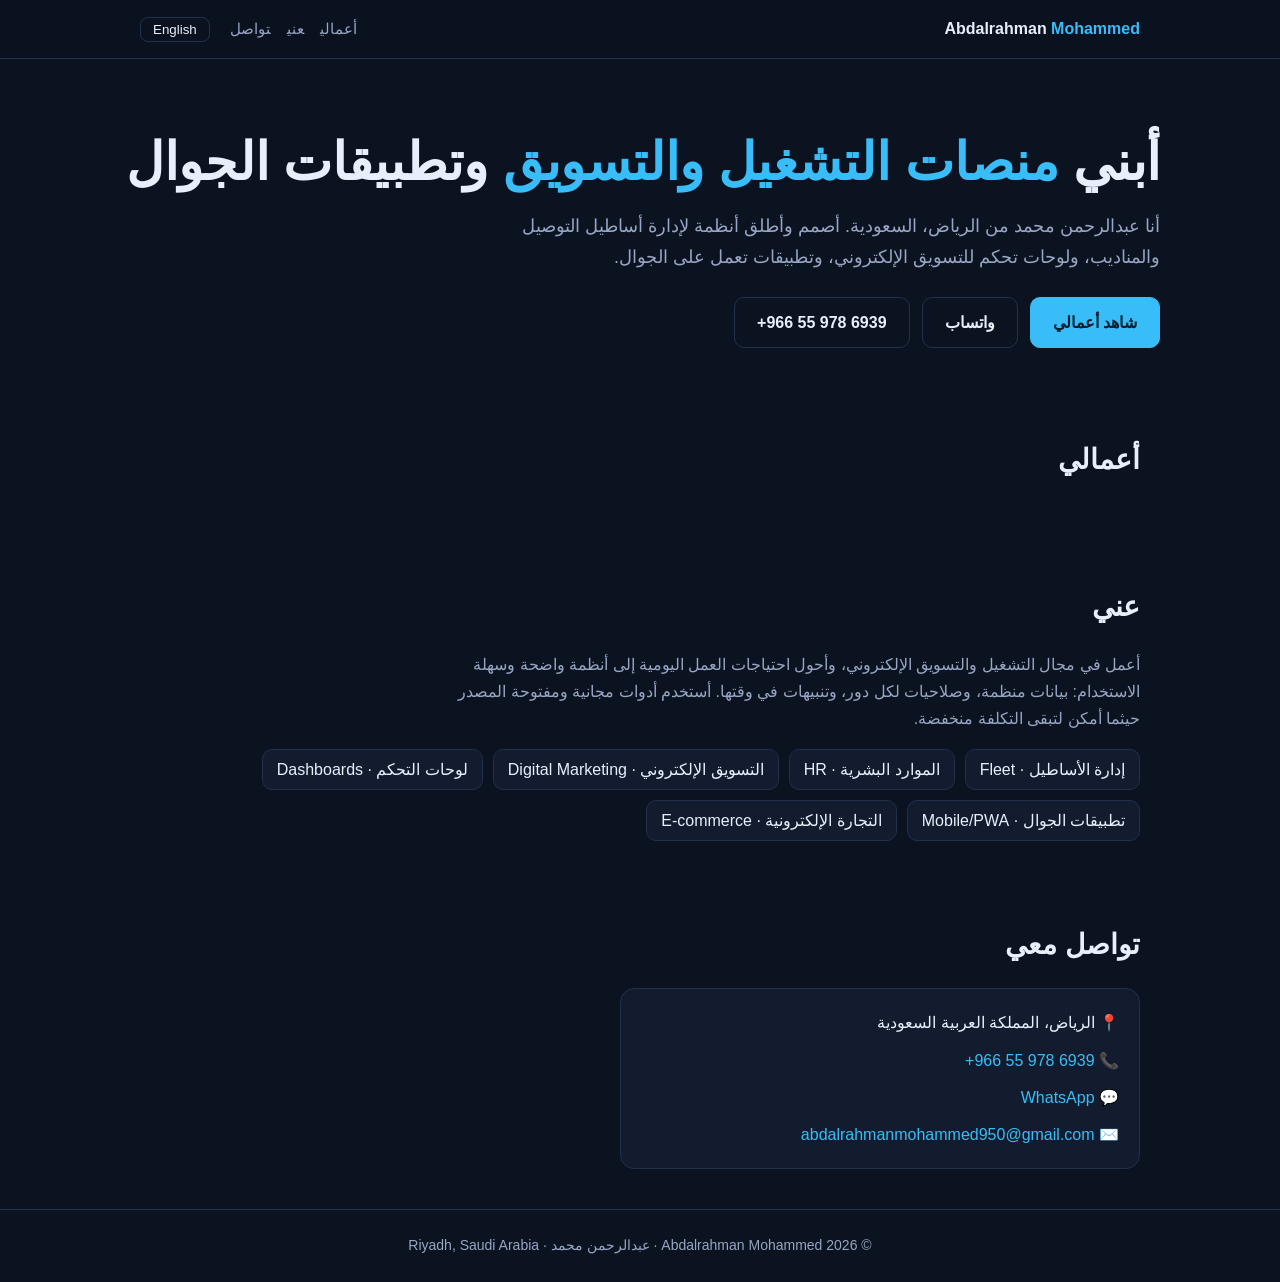
==== index.html @ 9b3cf7f4 "Create index.html for personal portfolio Add initial HTML structure for personal portfolio site with" ====
<!doctype html>
<html lang="ar" dir="rtl">
<head>
<meta charset="utf-8">
<meta name="viewport" content="width=device-width,initial-scale=1">
<title>عبدالرحمن محمد | مطور منصات التشغيل وإدارة الأساطيل والتسويق الإلكتروني في الرياض</title>
<meta name="description" content="عبدالرحمن محمد، الرياض، السعودية. أبني منصات إدارة الأساطيل والمناديب، ولوحات التسويق الإلكتروني، وتطبيقات الجوال. Abdalrahman Mohammed, Riyadh: fleet management systems, digital marketing dashboards and mobile apps.">
<meta name="keywords" content="عبدالرحمن محمد, نظام إدارة أسطول, نظام إدارة المناديب, برنامج شركات التوصيل, تطبيق مندوب, التسويق الإلكتروني الرياض, لوحة تحكم تسويق, تصميم أنظمة السعودية, fleet management system Saudi Arabia, delivery fleet software Riyadh, rider management app, digital marketing dashboard, portfolio Riyadh">
<meta name="author" content="Abdalrahman Mohammed">
<meta name="robots" content="index,follow">
<meta name="theme-color" content="#0f172a">
<link rel="canonical" href="https://abdalrahman-mohammed.netlify.app/">
<link rel="alternate" hreflang="ar" href="https://abdalrahman-mohammed.netlify.app/">
<link rel="alternate" hreflang="en" href="https://abdalrahman-mohammed.netlify.app/?lang=en">
<meta property="og:type" content="website">
<meta property="og:title" content="عبدالرحمن محمد | Abdalrahman Mohammed">
<meta property="og:description" content="منصات إدارة الأساطيل والتسويق الإلكتروني وتطبيقات الجوال، الرياض. Fleet, marketing and mobile app platforms, Riyadh.">
<meta property="og:url" content="https://abdalrahman-mohammed.netlify.app/">
<meta property="og:locale" content="ar_SA">
<meta name="twitter:card" content="summary">
<script type="application/ld+json">
{"@context":"https://schema.org","@type":"Person","name":"Abdalrahman Mohammed","alternateName":"عبدالرحمن محمد","telephone":"+966559786939","email":"abdalrahmanmohammed950@gmail.com","url":"https://abdalrahman-mohammed.netlify.app/","jobTitle":"Fleet systems & digital marketing builder","address":{"@type":"PostalAddress","addressLocality":"Riyadh","addressCountry":"SA"},"knowsAbout":["Fleet management","Delivery operations","Digital marketing","Web apps","Mobile apps"]}
</script>
<style>
:root{--bg:#0b1220;--card:#131c2e;--line:#22304a;--txt:#e8eefc;--mut:#97a6c4;--acc:#38bdf8;--acc2:#22c55e}
*{box-sizing:border-box}body{margin:0;font-family:"Segoe UI",Tahoma,Arial,sans-serif;background:var(--bg);color:var(--txt);line-height:1.7}
a{color:var(--acc);text-decoration:none}
.wrap{max-width:1040px;margin:0 auto;padding:0 20px}
header{position:sticky;top:0;background:rgba(11,18,32,.92);backdrop-filter:blur(8px);border-bottom:1px solid var(--line);z-index:5}
header .wrap{display:flex;align-items:center;justify-content:space-between;height:58px}
.logo{font-weight:700}.logo span{color:var(--acc)}
nav a{margin-inline-start:16px;color:var(--mut);font-size:15px}
button.lang{background:none;border:1px solid var(--line);color:var(--txt);border-radius:8px;padding:4px 12px;cursor:pointer;margin-inline-start:16px}
.hero{padding:72px 0 48px}
.hero h1{font-size:clamp(30px,6vw,52px);margin:0 0 8px;line-height:1.2}
.hero h1 em{font-style:normal;color:var(--acc)}
.hero p{color:var(--mut);max-width:640px;font-size:18px}
.btns{display:flex;gap:12px;flex-wrap:wrap;margin-top:24px}
.btn{padding:11px 22px;border-radius:10px;font-weight:600;border:1px solid var(--line);color:var(--txt)}
.btn.p{background:var(--acc);color:#04202e;border-color:var(--acc)}
section{padding:40px 0}
h2{font-size:28px;margin:0 0 20px}
.grid{display:grid;grid-template-columns:repeat(auto-fill,minmax(290px,1fr));gap:16px}
.card{background:var(--card);border:1px solid var(--line);border-radius:14px;padding:20px;display:flex;flex-direction:column;gap:10px}
.card h3{margin:0;font-size:19px}.card p{margin:0;color:var(--mut);font-size:15px}
.tags{display:flex;gap:6px;flex-wrap:wrap}.tags span{font-size:12px;background:#0e2236;border:1px solid var(--line);color:var(--acc);padding:2px 9px;border-radius:99px}
.badge{align-self:flex-start;font-size:12px;padding:2px 10px;border-radius:99px;background:#0d2b1c;color:var(--acc2);border:1px solid #14532d}
.badge.soon{background:#2b230d;color:#fbbf24;border-color:#78350f}
.card a.go{margin-top:auto;font-weight:600}
.skills{display:flex;gap:10px;flex-wrap:wrap}.skills span{background:var(--card);border:1px solid var(--line);padding:6px 14px;border-radius:10px}
.contact .card{max-width:520px}
footer{border-top:1px solid var(--line);padding:24px 0;color:var(--mut);font-size:14px;text-align:center}
[dir=ltr] .hero p{max-width:640px}
</style>
</head>
<body>
<header><div class="wrap">
<div class="logo">Abdalrahman <span>Mohammed</span></div>
<div><nav style="display:inline">
<a href="#work" data-i="nav_work">أعمالي</a><a href="#about" data-i="nav_about">عني</a><a href="#contact" data-i="nav_contact">تواصل</a></nav>
<button class="lang" id="lang">English</button></div>
</div></header>

<main>
<div class="wrap hero">
<h1 data-i="h1">أبني <em>منصات التشغيل والتسويق</em> وتطبيقات الجوال</h1>
<p data-i="sub">أنا عبدالرحمن محمد من الرياض، السعودية. أصمم وأطلق أنظمة لإدارة أساطيل التوصيل والمناديب، ولوحات تحكم للتسويق الإلكتروني، وتطبيقات تعمل على الجوال.</p>
<div class="btns"><a class="btn p" href="#work" data-i="cta1">شاهد أعمالي</a><a class="btn" href="https://wa.me/966559786939" data-i="cta2">واتساب</a><a class="btn" href="tel:+966559786939" dir="ltr">+966 55 978 6939</a></div>
</div>

<section id="work"><div class="wrap">
<h2 data-i="work">أعمالي</h2>
<div class="grid" id="projects"></div>
</div></section>

<section id="about"><div class="wrap">
<h2 data-i="about">عني</h2>
<p style="max-width:720px;color:var(--mut)" data-i="about_p">أعمل في مجال التشغيل والتسويق الإلكتروني، وأحول احتياجات العمل اليومية إلى أنظمة واضحة وسهلة الاستخدام: بيانات منظمة، وصلاحيات لكل دور، وتنبيهات في وقتها. أستخدم أدوات مجانية ومفتوحة المصدر حيثما أمكن لتبقى التكلفة منخفضة.</p>
<div class="skills" style="margin-top:16px">
<span>إدارة الأساطيل · Fleet</span><span>الموارد البشرية · HR</span><span>التسويق الإلكتروني · Digital Marketing</span><span>لوحات التحكم · Dashboards</span><span>تطبيقات الجوال · Mobile/PWA</span><span>التجارة الإلكترونية · E-commerce</span>
</div>
</div></section>

<section id="contact" class="contact"><div class="wrap">
<h2 data-i="contact">تواصل معي</h2>
<div class="card">
<div>📍 <span data-i="loc">الرياض، المملكة العربية السعودية</span></div>
<div>📞 <a href="tel:+966559786939" dir="ltr">+966 55 978 6939</a></div>
<div>💬 <a href="https://wa.me/966559786939">WhatsApp</a></div>
<div>✉️ <a href="mailto:abdalrahmanmohammed950@gmail.com">abdalrahmanmohammed950@gmail.com</a></div>
</div>
</div></section>
</main>
<footer><div class="wrap">© <span id="yr"></span> Abdalrahman Mohammed · عبدالرحمن محمد · Riyadh, Saudi Arabia</div></footer>

<script>
const I={ar:{nav_work:"أعمالي",nav_about:"عني",nav_contact:"تواصل",h1:"أبني <em>منصات التشغيل والتسويق</em> وتطبيقات الجوال",sub:"أنا عبدالرحمن محمد من الرياض، السعودية. أصمم وأطلق أنظمة لإدارة أساطيل التوصيل والمناديب، ولوحات تحكم للتسويق الإلكتروني، وتطبيقات تعمل على الجوال.",cta1:"شاهد أعمالي",cta2:"واتساب",work:"أعمالي",about:"عني",about_p:"أعمل في مجال التشغيل والتسويق الإلكتروني، وأحول احتياجات العمل اليومية إلى أنظمة واضحة وسهلة الاستخدام: بيانات منظمة، وصلاحيات لكل دور، وتنبيهات في وقتها. أستخدم أدوات مجانية ومفتوحة المصدر حيثما أمكن لتبقى التكلفة منخفضة.",contact:"تواصل معي",loc:"الرياض، المملكة العربية السعودية",open:"افتح",live:"متاح الآن",soon:"قريبا",btn:"English"},
en:{nav_work:"Work",nav_about:"About",nav_contact:"Contact",h1:"I build <em>operations and marketing platforms</em> and mobile apps",sub:"I'm Abdalrahman Mohammed, based in Riyadh, Saudi Arabia. I design and launch systems for delivery fleets and riders, digital marketing dashboards, and apps that run on mobile.",cta1:"See my work",cta2:"WhatsApp",work:"Work",about:"About",about_p:"I work in operations and digital marketing, turning everyday business needs into clear, easy systems: organized data, role-based access and timely alerts. I use free and open-source tools where possible to keep costs low.",contact:"Contact",loc:"Riyadh, Saudi Arabia",open:"Open",live:"Live",soon:"Coming soon",btn:"العربية"}};
let L=new URLSearchParams(location.search).get("lang")==="en"?"en":"ar";
let P=[];
function render(){
  document.documentElement.lang=L;document.documentElement.dir=L==="ar"?"rtl":"ltr";
  document.querySelectorAll("[data-i]").forEach(e=>e.innerHTML=I[L][e.dataset.i]);
  document.getElementById("lang").textContent=I[L].btn;
  document.getElementById("projects").innerHTML=P.map(p=>`<div class="card"><span class="badge ${p.status==="live"?"":"soon"}">${p.status==="live"?I[L].live:I[L].soon}</span><h3>${p.title[L]}</h3><p>${p.desc[L]}</p><div class="tags">${(p.tags||[]).map(t=>`<span>${t}</span>`).join("")}</div>${p.url?`<a class="go" href="${p.url}" target="_blank" rel="noopener">${I[L].open} ↗</a>`:""}</div>`).join("");
}
document.getElementById("lang").onclick=()=>{L=L==="ar"?"en":"ar";render()};
document.getElementById("yr").textContent=new Date().getFullYear();
fetch("projects.json?v="+Date.now()).then(r=>r.json()).then(j=>{P=j.projects;render()}).catch(render);
render();
</script>
</body></html>
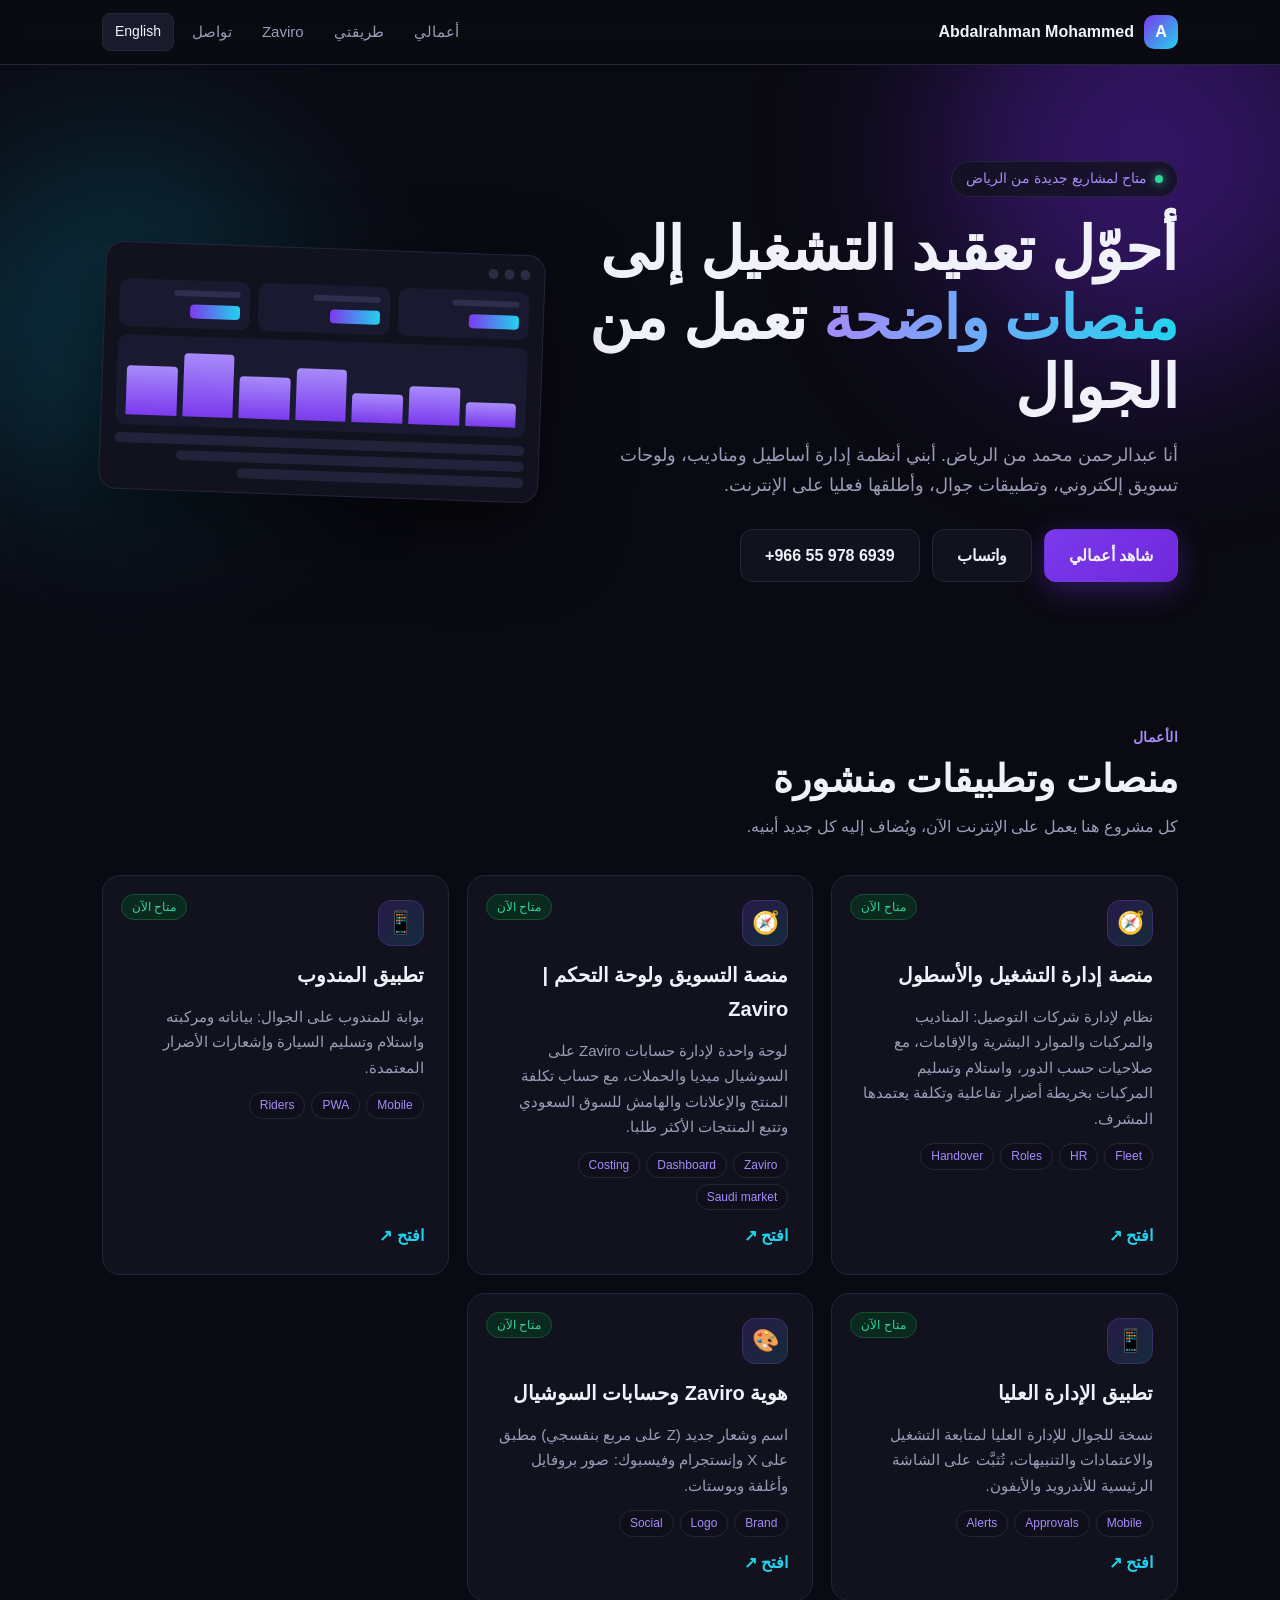
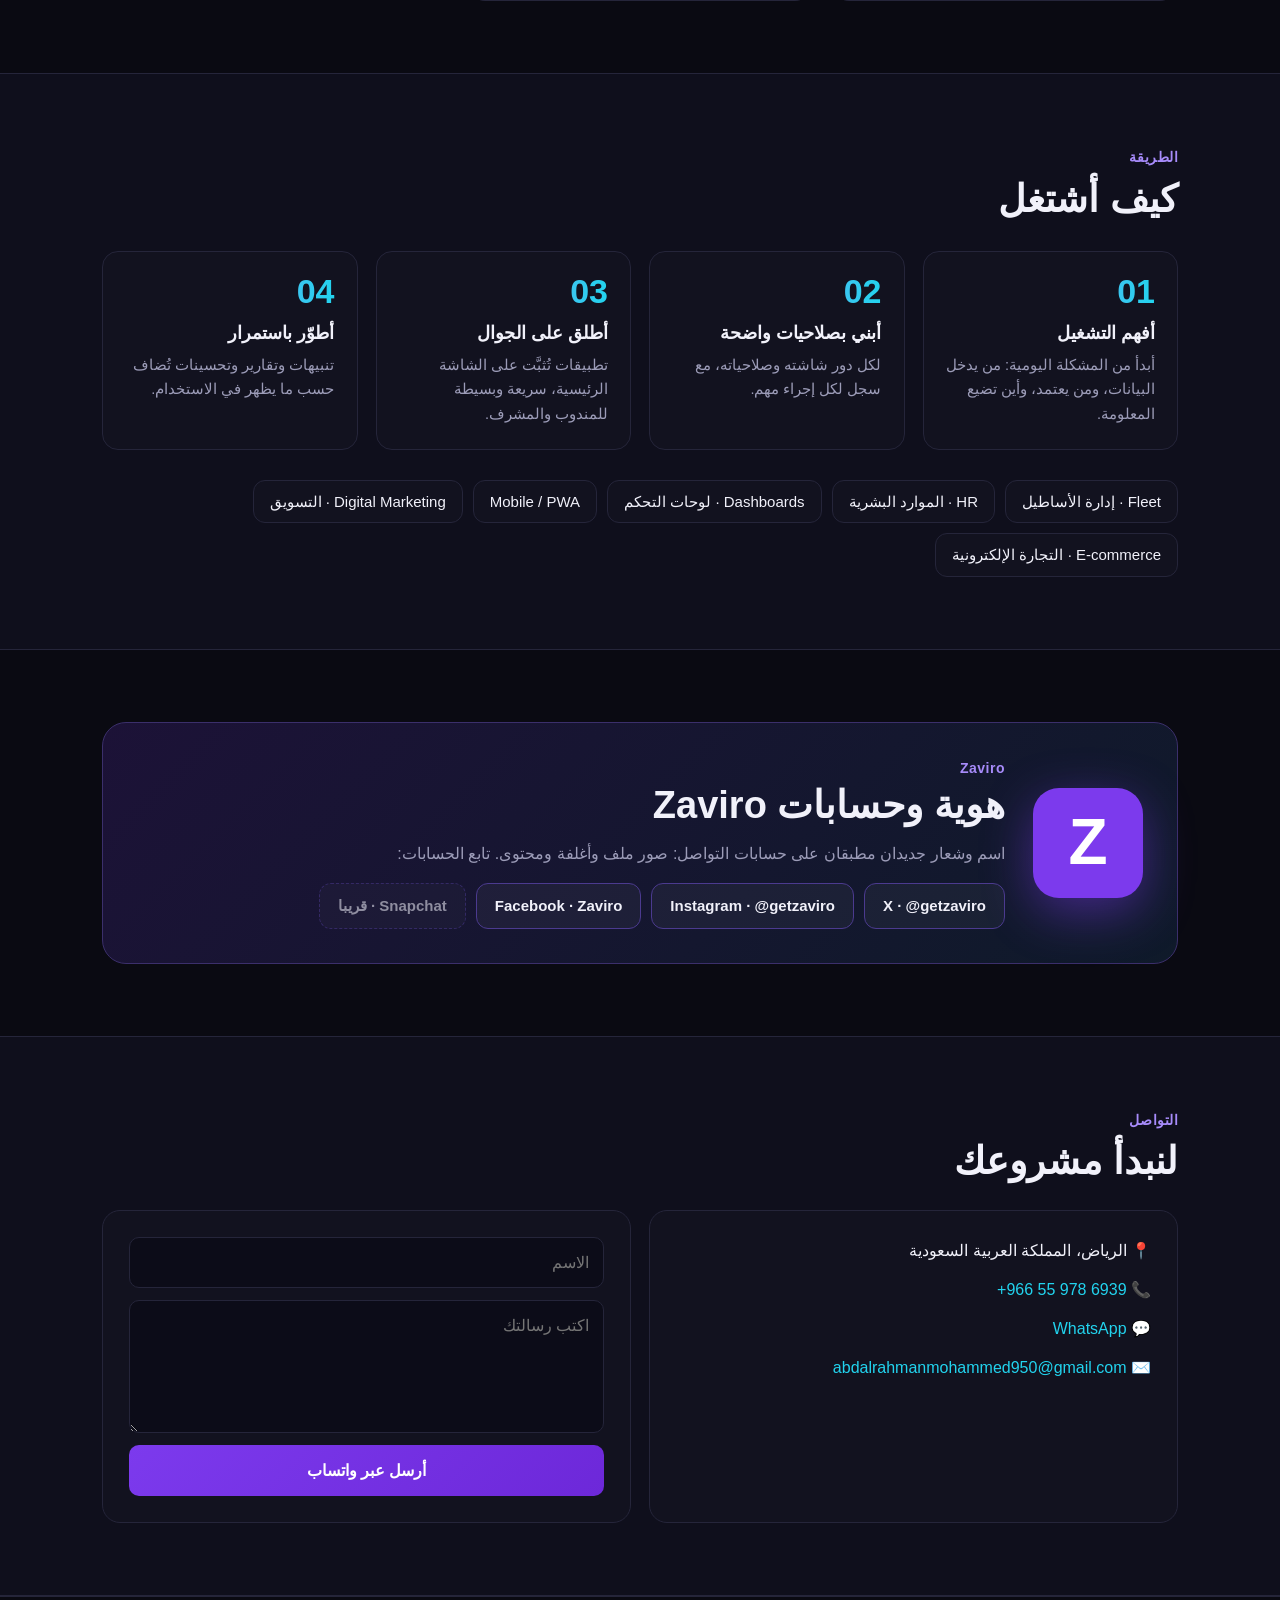
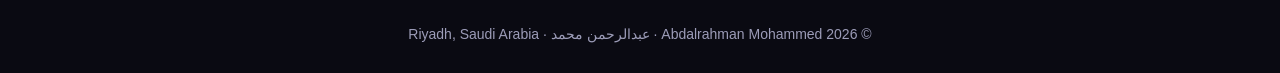
==== commit 1b06278e: "Revise HTML metadata and improve styles Updated the title, description, and keywords in the HTML hea" ====
--- a/index.html
+++ b/index.html
@@ -3,15 +3,16 @@
 <head>
 <meta charset="utf-8">
 <meta name="viewport" content="width=device-width,initial-scale=1">
-<title>عبدالرحمن محمد | مطور منصات التشغيل وإدارة الأساطيل والتسويق الإلكتروني في الرياض</title>
-<meta name="description" content="عبدالرحمن محمد، الرياض، السعودية. أبني منصات إدارة الأساطيل والمناديب، ولوحات التسويق الإلكتروني، وتطبيقات الجوال. Abdalrahman Mohammed, Riyadh: fleet management systems, digital marketing dashboards and mobile apps.">
-<meta name="keywords" content="عبدالرحمن محمد, نظام إدارة أسطول, نظام إدارة المناديب, برنامج شركات التوصيل, تطبيق مندوب, التسويق الإلكتروني الرياض, لوحة تحكم تسويق, تصميم أنظمة السعودية, fleet management system Saudi Arabia, delivery fleet software Riyadh, rider management app, digital marketing dashboard, portfolio Riyadh">
+<title>عبدالرحمن محمد | منصات إدارة الأساطيل والتسويق الإلكتروني وتطبيقات الجوال | الرياض</title>
+<meta name="description" content="عبدالرحمن محمد، الرياض، السعودية. أبني منصات إدارة الأساطيل والمناديب، ولوحات التسويق الإلكتروني، وتطبيقات الجوال، وهوية Zaviro. Abdalrahman Mohammed, Riyadh: fleet management platforms, marketing dashboards and mobile apps.">
+<meta name="keywords" content="عبدالرحمن محمد, نظام إدارة أسطول, نظام إدارة المناديب, برنامج شركات التوصيل, تطبيق مندوب توصيل, التسويق الإلكتروني الرياض, لوحة تحكم تسويق, تصميم أنظمة السعودية, Zaviro, fleet management system Saudi Arabia, delivery fleet software Riyadh, rider management app, digital marketing dashboard, portfolio Riyadh">
 <meta name="author" content="Abdalrahman Mohammed">
 <meta name="robots" content="index,follow">
-<meta name="theme-color" content="#0f172a">
+<meta name="theme-color" content="#0a0a12">
 <link rel="canonical" href="https://abdalrahman-mohammed.netlify.app/">
 <link rel="alternate" hreflang="ar" href="https://abdalrahman-mohammed.netlify.app/">
 <link rel="alternate" hreflang="en" href="https://abdalrahman-mohammed.netlify.app/?lang=en">
+<link rel="icon" href="data:image/svg+xml,%3Csvg xmlns='http://www.w3.org/2000/svg' viewBox='0 0 64 64'%3E%3Crect width='64' height='64' rx='14' fill='%237c3aed'/%3E%3Ctext x='32' y='45' font-size='36' font-family='Arial' font-weight='700' text-anchor='middle' fill='white'%3EA%3C/text%3E%3C/svg%3E">
 <meta property="og:type" content="website">
 <meta property="og:title" content="عبدالرحمن محمد | Abdalrahman Mohammed">
 <meta property="og:description" content="منصات إدارة الأساطيل والتسويق الإلكتروني وتطبيقات الجوال، الرياض. Fleet, marketing and mobile app platforms, Riyadh.">
@@ -19,93 +20,171 @@
 <meta property="og:locale" content="ar_SA">
 <meta name="twitter:card" content="summary">
 <script type="application/ld+json">
-{"@context":"https://schema.org","@type":"Person","name":"Abdalrahman Mohammed","alternateName":"عبدالرحمن محمد","telephone":"+966559786939","email":"abdalrahmanmohammed950@gmail.com","url":"https://abdalrahman-mohammed.netlify.app/","jobTitle":"Fleet systems & digital marketing builder","address":{"@type":"PostalAddress","addressLocality":"Riyadh","addressCountry":"SA"},"knowsAbout":["Fleet management","Delivery operations","Digital marketing","Web apps","Mobile apps"]}
+{"@context":"https://schema.org","@type":"Person","name":"Abdalrahman Mohammed","alternateName":"عبدالرحمن محمد","telephone":"+966559786939","email":"abdalrahmanmohammed950@gmail.com","url":"https://abdalrahman-mohammed.netlify.app/","jobTitle":"Fleet systems & digital marketing builder","address":{"@type":"PostalAddress","addressLocality":"Riyadh","addressCountry":"SA"},"sameAs":["https://x.com/getzaviro","https://www.instagram.com/getzaviro/","https://www.facebook.com/profile.php?id=61596662503463"],"knowsAbout":["Fleet management","Delivery operations","Digital marketing","Web apps","Mobile apps"]}
 </script>
 <style>
-:root{--bg:#0b1220;--card:#131c2e;--line:#22304a;--txt:#e8eefc;--mut:#97a6c4;--acc:#38bdf8;--acc2:#22c55e}
-*{box-sizing:border-box}body{margin:0;font-family:"Segoe UI",Tahoma,Arial,sans-serif;background:var(--bg);color:var(--txt);line-height:1.7}
-a{color:var(--acc);text-decoration:none}
-.wrap{max-width:1040px;margin:0 auto;padding:0 20px}
-header{position:sticky;top:0;background:rgba(11,18,32,.92);backdrop-filter:blur(8px);border-bottom:1px solid var(--line);z-index:5}
-header .wrap{display:flex;align-items:center;justify-content:space-between;height:58px}
-.logo{font-weight:700}.logo span{color:var(--acc)}
-nav a{margin-inline-start:16px;color:var(--mut);font-size:15px}
-button.lang{background:none;border:1px solid var(--line);color:var(--txt);border-radius:8px;padding:4px 12px;cursor:pointer;margin-inline-start:16px}
-.hero{padding:72px 0 48px}
-.hero h1{font-size:clamp(30px,6vw,52px);margin:0 0 8px;line-height:1.2}
-.hero h1 em{font-style:normal;color:var(--acc)}
-.hero p{color:var(--mut);max-width:640px;font-size:18px}
-.btns{display:flex;gap:12px;flex-wrap:wrap;margin-top:24px}
-.btn{padding:11px 22px;border-radius:10px;font-weight:600;border:1px solid var(--line);color:var(--txt)}
-.btn.p{background:var(--acc);color:#04202e;border-color:var(--acc)}
-section{padding:40px 0}
-h2{font-size:28px;margin:0 0 20px}
-.grid{display:grid;grid-template-columns:repeat(auto-fill,minmax(290px,1fr));gap:16px}
-.card{background:var(--card);border:1px solid var(--line);border-radius:14px;padding:20px;display:flex;flex-direction:column;gap:10px}
-.card h3{margin:0;font-size:19px}.card p{margin:0;color:var(--mut);font-size:15px}
-.tags{display:flex;gap:6px;flex-wrap:wrap}.tags span{font-size:12px;background:#0e2236;border:1px solid var(--line);color:var(--acc);padding:2px 9px;border-radius:99px}
-.badge{align-self:flex-start;font-size:12px;padding:2px 10px;border-radius:99px;background:#0d2b1c;color:var(--acc2);border:1px solid #14532d}
-.badge.soon{background:#2b230d;color:#fbbf24;border-color:#78350f}
-.card a.go{margin-top:auto;font-weight:600}
-.skills{display:flex;gap:10px;flex-wrap:wrap}.skills span{background:var(--card);border:1px solid var(--line);padding:6px 14px;border-radius:10px}
-.contact .card{max-width:520px}
-footer{border-top:1px solid var(--line);padding:24px 0;color:var(--mut);font-size:14px;text-align:center}
-[dir=ltr] .hero p{max-width:640px}
+:root{--bg:#0a0a12;--bg2:#0f0f1c;--card:#12121f;--line:#25253a;--txt:#f1f1fa;--mut:#9c9cb8;--v:#7c3aed;--v2:#a78bfa;--c:#22d3ee;--g:#34d399}
+*{box-sizing:border-box}html{scroll-behavior:smooth}
+body{margin:0;font-family:"Segoe UI","Noto Sans Arabic",Tahoma,Arial,sans-serif;background:var(--bg);color:var(--txt);line-height:1.7;overflow-x:hidden}
+a{color:inherit;text-decoration:none}
+.wrap{max-width:1120px;margin:0 auto;padding:0 22px}
+.glow{position:absolute;inset:0;overflow:hidden;pointer-events:none}
+.glow i{position:absolute;border-radius:50%;filter:blur(90px);opacity:.5}
+.glow i:nth-child(1){width:420px;height:420px;background:#5b21b6;top:-120px;inset-inline-start:-80px}
+.glow i:nth-child(2){width:360px;height:360px;background:#0e7490;top:80px;inset-inline-end:-60px;opacity:.35}
+header{position:sticky;top:0;z-index:20;background:rgba(10,10,18,.8);backdrop-filter:blur(12px);border-bottom:1px solid var(--line)}
+header .wrap{display:flex;align-items:center;justify-content:space-between;height:64px;gap:12px}
+.brand{display:flex;align-items:center;gap:10px;font-weight:700}
+.mark{width:34px;height:34px;border-radius:10px;background:linear-gradient(135deg,var(--v),var(--c));display:grid;place-items:center;font-weight:800;color:#fff}
+nav{display:flex;align-items:center;gap:6px}
+nav a.l{padding:6px 12px;border-radius:8px;color:var(--mut);font-size:15px}
+nav a.l:hover{color:var(--txt);background:#1a1a2c}
+.lang{background:#1a1a2c;border:1px solid var(--line);color:var(--txt);border-radius:8px;padding:6px 12px;cursor:pointer;font:inherit;font-size:14px}
+.hero{position:relative;padding:96px 0 72px}
+.hero .wrap{position:relative;display:grid;grid-template-columns:1.15fr .85fr;gap:40px;align-items:center}
+.pill{display:inline-flex;gap:8px;align-items:center;border:1px solid var(--line);background:#12121fcc;border-radius:99px;padding:5px 14px;font-size:14px;color:var(--v2)}
+.pill b{width:8px;height:8px;border-radius:50%;background:var(--g);box-shadow:0 0 10px var(--g)}
+h1{font-size:clamp(34px,5.4vw,60px);line-height:1.15;margin:18px 0 14px;letter-spacing:-.5px}
+h1 em{font-style:normal;background:linear-gradient(90deg,var(--v2),var(--c));-webkit-background-clip:text;background-clip:text;color:transparent}
+.lead{color:var(--mut);font-size:18px;max-width:560px}
+.btns{display:flex;gap:12px;flex-wrap:wrap;margin-top:28px}
+.btn{padding:12px 24px;border-radius:12px;font-weight:600;border:1px solid var(--line);background:#12121f;transition:.2s}
+.btn:hover{transform:translateY(-2px);border-color:var(--v2)}
+.btn.p{background:linear-gradient(135deg,var(--v),#6d28d9);border-color:transparent;box-shadow:0 8px 30px #7c3aed55}
+.mock{background:var(--card);border:1px solid var(--line);border-radius:18px;padding:14px;box-shadow:0 30px 80px #0008;transform:rotate(-2deg)}
+[dir=rtl] .mock{transform:rotate(2deg)}
+.mock .bar{display:flex;gap:6px;margin-bottom:12px}.mock .bar i{width:10px;height:10px;border-radius:50%;background:#2c2c44}
+.mock .row{display:grid;grid-template-columns:repeat(3,1fr);gap:8px;margin-bottom:8px}
+.mock .k{background:#191930;border-radius:10px;padding:10px}
+.mock .k s{display:block;height:6px;width:60%;background:#2f2f4d;border-radius:4px;margin-bottom:8px;text-decoration:none}
+.mock .k u{display:block;height:14px;width:45%;border-radius:4px;background:linear-gradient(90deg,var(--v),var(--c));text-decoration:none}
+.mock .chart{display:flex;align-items:flex-end;gap:6px;height:90px;background:#191930;border-radius:10px;padding:10px}
+.mock .chart i{flex:1;border-radius:4px 4px 0 0;background:linear-gradient(180deg,var(--v2),var(--v))}
+.mock .tbl{margin-top:8px;display:grid;gap:6px}.mock .tbl b{height:10px;border-radius:5px;background:#22223a}
+section{padding:72px 0;position:relative}
+.eyebrow{color:var(--v2);font-weight:600;font-size:14px;letter-spacing:.5px}
+h2{font-size:clamp(26px,3.6vw,38px);margin:6px 0 10px;line-height:1.25}
+.sub{color:var(--mut);max-width:620px;margin:0 0 34px}
+.grid{display:grid;grid-template-columns:repeat(auto-fill,minmax(320px,1fr));gap:18px}
+.card{background:linear-gradient(180deg,#14142400,#14142400),var(--card);border:1px solid var(--line);border-radius:18px;padding:24px;display:flex;flex-direction:column;gap:12px;transition:.25s;position:relative;overflow:hidden}
+.card:hover{transform:translateY(-4px);border-color:#4c3a8f;box-shadow:0 20px 50px #7c3aed22}
+.ico{width:46px;height:46px;border-radius:13px;display:grid;place-items:center;font-size:22px;background:linear-gradient(135deg,#7c3aed33,#22d3ee22);border:1px solid #3b2f6b}
+.card h3{margin:0;font-size:20px}.card p{margin:0;color:var(--mut);font-size:15px}
+.tags{display:flex;gap:6px;flex-wrap:wrap}.tags span{font-size:12px;border:1px solid var(--line);color:var(--v2);padding:2px 10px;border-radius:99px;background:#0f0f1c}
+.st{position:absolute;top:18px;inset-inline-end:18px;font-size:12px;padding:2px 10px;border-radius:99px;background:#0b2a1f;color:var(--g);border:1px solid #14532d}
+.card .go{margin-top:auto;font-weight:600;color:var(--c)}
+.alt{background:var(--bg2);border-block:1px solid var(--line)}
+.steps{display:grid;grid-template-columns:repeat(auto-fit,minmax(220px,1fr));gap:18px}
+.step{border:1px solid var(--line);border-radius:16px;padding:22px;background:var(--card)}
+.step b{display:block;font-size:34px;background:linear-gradient(90deg,var(--v2),var(--c));-webkit-background-clip:text;background-clip:text;color:transparent;line-height:1}
+.step h4{margin:10px 0 4px;font-size:18px}.step p{margin:0;color:var(--mut);font-size:14.5px}
+.chips{display:flex;gap:10px;flex-wrap:wrap}.chips span{background:var(--card);border:1px solid var(--line);padding:8px 16px;border-radius:12px;font-size:15px}
+.zav{display:grid;grid-template-columns:auto 1fr;gap:28px;align-items:center;background:linear-gradient(135deg,#1c1237,#0f1a2a);border:1px solid #3b2f6b;border-radius:24px;padding:34px}
+.zlogo{width:110px;height:110px;border-radius:26px;background:var(--v);display:grid;place-items:center;font-size:64px;font-weight:800;color:#fff;box-shadow:0 14px 50px #7c3aed77}
+.soc{display:flex;gap:10px;flex-wrap:wrap;margin-top:16px}
+.soc a,.soc span{display:inline-flex;align-items:center;gap:8px;padding:9px 18px;border-radius:12px;border:1px solid #4b3a8f;background:#ffffff0a;font-weight:600;font-size:15px}
+.soc a:hover{background:#7c3aed44}.soc span{opacity:.55;border-style:dashed}
+.contact{display:grid;grid-template-columns:1fr 1fr;gap:18px}
+.cbox{background:var(--card);border:1px solid var(--line);border-radius:18px;padding:26px;display:grid;gap:12px;align-content:start}
+.cbox a{color:var(--c)}
+form{display:grid;gap:10px}
+input,textarea{background:#0c0c18;border:1px solid var(--line);border-radius:10px;padding:11px 14px;color:var(--txt);font:inherit}
+input:focus,textarea:focus{outline:2px solid var(--v);border-color:transparent}
+button.send{background:linear-gradient(135deg,var(--v),#6d28d9);border:0;color:#fff;font:inherit;font-weight:600;padding:12px;border-radius:10px;cursor:pointer}
+footer{border-top:1px solid var(--line);padding:26px 0;color:var(--mut);font-size:14px;text-align:center}
+.rv{opacity:0;transform:translateY(18px);transition:.6s}.rv.on{opacity:1;transform:none}
+@media(max-width:820px){.hero .wrap,.contact,.zav{grid-template-columns:1fr}.mock{display:none}nav a.l{display:none}.hero{padding-top:56px}.zlogo{width:84px;height:84px;font-size:48px}}
 </style>
 </head>
 <body>
 <header><div class="wrap">
-<div class="logo">Abdalrahman <span>Mohammed</span></div>
-<div><nav style="display:inline">
-<a href="#work" data-i="nav_work">أعمالي</a><a href="#about" data-i="nav_about">عني</a><a href="#contact" data-i="nav_contact">تواصل</a></nav>
-<button class="lang" id="lang">English</button></div>
+<a class="brand" href="#top"><span class="mark">A</span><span>Abdalrahman Mohammed</span></a>
+<nav><a class="l" href="#work" data-i="nav_work"></a><a class="l" href="#how" data-i="nav_how"></a><a class="l" href="#brand" data-i="nav_brand"></a><a class="l" href="#contact" data-i="nav_contact"></a><button class="lang" id="lang">English</button></nav>
 </div></header>
 
-<main>
-<div class="wrap hero">
-<h1 data-i="h1">أبني <em>منصات التشغيل والتسويق</em> وتطبيقات الجوال</h1>
-<p data-i="sub">أنا عبدالرحمن محمد من الرياض، السعودية. أصمم وأطلق أنظمة لإدارة أساطيل التوصيل والمناديب، ولوحات تحكم للتسويق الإلكتروني، وتطبيقات تعمل على الجوال.</p>
-<div class="btns"><a class="btn p" href="#work" data-i="cta1">شاهد أعمالي</a><a class="btn" href="https://wa.me/966559786939" data-i="cta2">واتساب</a><a class="btn" href="tel:+966559786939" dir="ltr">+966 55 978 6939</a></div>
+<main id="top">
+<div class="hero"><div class="glow"><i></i><i></i></div>
+<div class="wrap">
+<div>
+<span class="pill"><b></b><span data-i="avail"></span></span>
+<h1 data-i="h1"></h1>
+<p class="lead" data-i="sub"></p>
+<div class="btns"><a class="btn p" href="#work" data-i="cta1"></a><a class="btn" href="https://wa.me/966559786939" data-i="cta2"></a><a class="btn" href="tel:+966559786939" dir="ltr">+966 55 978 6939</a></div>
 </div>
+<div class="mock" aria-hidden="true"><div class="bar"><i></i><i></i><i></i></div>
+<div class="row"><div class="k"><s></s><u></u></div><div class="k"><s></s><u></u></div><div class="k"><s></s><u></u></div></div>
+<div class="chart"><i style="height:35%"></i><i style="height:55%"></i><i style="height:42%"></i><i style="height:75%"></i><i style="height:60%"></i><i style="height:90%"></i><i style="height:70%"></i></div>
+<div class="tbl"><b></b><b style="width:85%"></b><b style="width:70%"></b></div></div>
+</div></div>
 
 <section id="work"><div class="wrap">
-<h2 data-i="work">أعمالي</h2>
+<div class="eyebrow" data-i="work_e"></div><h2 data-i="work"></h2><p class="sub" data-i="work_s"></p>
 <div class="grid" id="projects"></div>
 </div></section>
 
-<section id="about"><div class="wrap">
-<h2 data-i="about">عني</h2>
-<p style="max-width:720px;color:var(--mut)" data-i="about_p">أعمل في مجال التشغيل والتسويق الإلكتروني، وأحول احتياجات العمل اليومية إلى أنظمة واضحة وسهلة الاستخدام: بيانات منظمة، وصلاحيات لكل دور، وتنبيهات في وقتها. أستخدم أدوات مجانية ومفتوحة المصدر حيثما أمكن لتبقى التكلفة منخفضة.</p>
-<div class="skills" style="margin-top:16px">
-<span>إدارة الأساطيل · Fleet</span><span>الموارد البشرية · HR</span><span>التسويق الإلكتروني · Digital Marketing</span><span>لوحات التحكم · Dashboards</span><span>تطبيقات الجوال · Mobile/PWA</span><span>التجارة الإلكترونية · E-commerce</span>
+<section id="how" class="alt"><div class="wrap">
+<div class="eyebrow" data-i="how_e"></div><h2 data-i="how"></h2>
+<div class="steps" style="margin-top:28px">
+<div class="step rv"><b>01</b><h4 data-i="s1"></h4><p data-i="s1p"></p></div>
+<div class="step rv"><b>02</b><h4 data-i="s2"></h4><p data-i="s2p"></p></div>
+<div class="step rv"><b>03</b><h4 data-i="s3"></h4><p data-i="s3p"></p></div>
+<div class="step rv"><b>04</b><h4 data-i="s4"></h4><p data-i="s4p"></p></div>
 </div>
+<div class="chips" style="margin-top:30px"><span>Fleet · إدارة الأساطيل</span><span>HR · الموارد البشرية</span><span>Dashboards · لوحات التحكم</span><span>Mobile / PWA</span><span>Digital Marketing · التسويق</span><span>E-commerce · التجارة الإلكترونية</span></div>
 </div></section>
 
-<section id="contact" class="contact"><div class="wrap">
-<h2 data-i="contact">تواصل معي</h2>
-<div class="card">
-<div>📍 <span data-i="loc">الرياض، المملكة العربية السعودية</span></div>
+<section id="brand"><div class="wrap">
+<div class="zav rv">
+<div class="zlogo">Z</div>
+<div>
+<div class="eyebrow">Zaviro</div>
+<h2 style="margin-top:2px" data-i="zh"></h2>
+<p style="color:var(--mut);margin:0" data-i="zp"></p>
+<div class="soc">
+<a href="https://x.com/getzaviro" target="_blank" rel="noopener">X · @getzaviro</a>
+<a href="https://www.instagram.com/getzaviro/" target="_blank" rel="noopener">Instagram · @getzaviro</a>
+<a href="https://www.facebook.com/profile.php?id=61596662503463" target="_blank" rel="noopener">Facebook · Zaviro</a>
+<span data-i="snap"></span>
+</div></div></div>
+</div></section>
+
+<section id="contact" class="alt"><div class="wrap">
+<div class="eyebrow" data-i="ct_e"></div><h2 data-i="contact"></h2>
+<div class="contact" style="margin-top:24px">
+<div class="cbox">
+<div>📍 <span data-i="loc"></span></div>
 <div>📞 <a href="tel:+966559786939" dir="ltr">+966 55 978 6939</a></div>
-<div>💬 <a href="https://wa.me/966559786939">WhatsApp</a></div>
+<div>💬 <a href="https://wa.me/966559786939" target="_blank" rel="noopener">WhatsApp</a></div>
 <div>✉️ <a href="mailto:abdalrahmanmohammed950@gmail.com">abdalrahmanmohammed950@gmail.com</a></div>
+</div>
+<form class="cbox" id="f">
+<input id="fn" required data-ph="ph_n"><textarea id="fm" rows="4" required data-ph="ph_m"></textarea>
+<button class="send" type="submit" data-i="send"></button>
+</form>
 </div>
 </div></section>
 </main>
 <footer><div class="wrap">© <span id="yr"></span> Abdalrahman Mohammed · عبدالرحمن محمد · Riyadh, Saudi Arabia</div></footer>
 
 <script>
-const I={ar:{nav_work:"أعمالي",nav_about:"عني",nav_contact:"تواصل",h1:"أبني <em>منصات التشغيل والتسويق</em> وتطبيقات الجوال",sub:"أنا عبدالرحمن محمد من الرياض، السعودية. أصمم وأطلق أنظمة لإدارة أساطيل التوصيل والمناديب، ولوحات تحكم للتسويق الإلكتروني، وتطبيقات تعمل على الجوال.",cta1:"شاهد أعمالي",cta2:"واتساب",work:"أعمالي",about:"عني",about_p:"أعمل في مجال التشغيل والتسويق الإلكتروني، وأحول احتياجات العمل اليومية إلى أنظمة واضحة وسهلة الاستخدام: بيانات منظمة، وصلاحيات لكل دور، وتنبيهات في وقتها. أستخدم أدوات مجانية ومفتوحة المصدر حيثما أمكن لتبقى التكلفة منخفضة.",contact:"تواصل معي",loc:"الرياض، المملكة العربية السعودية",open:"افتح",live:"متاح الآن",soon:"قريبا",btn:"English"},
-en:{nav_work:"Work",nav_about:"About",nav_contact:"Contact",h1:"I build <em>operations and marketing platforms</em> and mobile apps",sub:"I'm Abdalrahman Mohammed, based in Riyadh, Saudi Arabia. I design and launch systems for delivery fleets and riders, digital marketing dashboards, and apps that run on mobile.",cta1:"See my work",cta2:"WhatsApp",work:"Work",about:"About",about_p:"I work in operations and digital marketing, turning everyday business needs into clear, easy systems: organized data, role-based access and timely alerts. I use free and open-source tools where possible to keep costs low.",contact:"Contact",loc:"Riyadh, Saudi Arabia",open:"Open",live:"Live",soon:"Coming soon",btn:"العربية"}};
-let L=new URLSearchParams(location.search).get("lang")==="en"?"en":"ar";
-let P=[];
+const I={ar:{nav_work:"أعمالي",nav_how:"طريقتي",nav_brand:"Zaviro",nav_contact:"تواصل",avail:"متاح لمشاريع جديدة من الرياض",h1:"أحوّل تعقيد التشغيل إلى <em>منصات واضحة</em> تعمل من الجوال",sub:"أنا عبدالرحمن محمد من الرياض. أبني أنظمة إدارة أساطيل ومناديب، ولوحات تسويق إلكتروني، وتطبيقات جوال، وأطلقها فعليا على الإنترنت.",cta1:"شاهد أعمالي",cta2:"واتساب",work_e:"الأعمال",work:"منصات وتطبيقات منشورة",work_s:"كل مشروع هنا يعمل على الإنترنت الآن، ويُضاف إليه كل جديد أبنيه.",how_e:"الطريقة",how:"كيف أشتغل",s1:"أفهم التشغيل",s1p:"أبدأ من المشكلة اليومية: من يدخل البيانات، ومن يعتمد، وأين تضيع المعلومة.",s2:"أبني بصلاحيات واضحة",s2p:"لكل دور شاشته وصلاحياته، مع سجل لكل إجراء مهم.",s3:"أطلق على الجوال",s3p:"تطبيقات تُثبَّت على الشاشة الرئيسية، سريعة وبسيطة للمندوب والمشرف.",s4:"أطوّر باستمرار",s4p:"تنبيهات وتقارير وتحسينات تُضاف حسب ما يظهر في الاستخدام.",zh:"هوية وحسابات Zaviro",zp:"اسم وشعار جديدان مطبقان على حسابات التواصل: صور ملف وأغلفة ومحتوى. تابع الحسابات:",snap:"Snapchat · قريبا",ct_e:"التواصل",contact:"لنبدأ مشروعك",loc:"الرياض، المملكة العربية السعودية",send:"أرسل عبر واتساب",ph_n:"الاسم",ph_m:"اكتب رسالتك",open:"افتح",live:"متاح الآن",soon:"قريبا"},
+en:{nav_work:"Work",nav_how:"Approach",nav_brand:"Zaviro",nav_contact:"Contact",avail:"Open to new projects, Riyadh",h1:"I turn operational mess into <em>clear platforms</em> that run from a phone",sub:"I'm Abdalrahman Mohammed, based in Riyadh. I build fleet and rider management systems, digital marketing dashboards and mobile apps, and I ship them live.",cta1:"See my work",cta2:"WhatsApp",work_e:"Work",work:"Platforms and apps in production",work_s:"Everything here is live online today, and each new thing I build gets added.",how_e:"Approach",how:"How I work",s1:"Understand operations",s1p:"I start from the daily problem: who enters data, who approves, where information gets lost.",s2:"Build with clear roles",s2p:"Every role gets its own screen and permissions, with a log of important actions.",s3:"Ship to mobile",s3p:"Apps that install on the home screen, fast and simple for riders and supervisors.",s4:"Keep improving",s4p:"Alerts, reports and fixes added as real usage shows what is needed.",zh:"Zaviro brand and accounts",zp:"A new name and logo applied across the social accounts: profile images, covers and content. Follow along:",snap:"Snapchat · coming soon",ct_e:"Contact",contact:"Let's start your project",loc:"Riyadh, Saudi Arabia",send:"Send via WhatsApp",ph_n:"Your name",ph_m:"Your message",open:"Open",live:"Live",soon:"Coming soon"}};
+const ICON={platform:"🧭",app:"📱",brand:"🎨",video:"🎬",site:"🌐"};
+let L=new URLSearchParams(location.search).get("lang")==="en"?"en":"ar",P=[];
+const esc=s=>String(s).replace(/[&<>"]/g,c=>({"&":"&amp;","<":"&lt;",">":"&gt;",'"':"&quot;"}[c]));
 function render(){
-  document.documentElement.lang=L;document.documentElement.dir=L==="ar"?"rtl":"ltr";
-  document.querySelectorAll("[data-i]").forEach(e=>e.innerHTML=I[L][e.dataset.i]);
-  document.getElementById("lang").textContent=I[L].btn;
-  document.getElementById("projects").innerHTML=P.map(p=>`<div class="card"><span class="badge ${p.status==="live"?"":"soon"}">${p.status==="live"?I[L].live:I[L].soon}</span><h3>${p.title[L]}</h3><p>${p.desc[L]}</p><div class="tags">${(p.tags||[]).map(t=>`<span>${t}</span>`).join("")}</div>${p.url?`<a class="go" href="${p.url}" target="_blank" rel="noopener">${I[L].open} ↗</a>`:""}</div>`).join("");
+ document.documentElement.lang=L;document.documentElement.dir=L==="ar"?"rtl":"ltr";
+ document.querySelectorAll("[data-i]").forEach(e=>e.innerHTML=I[L][e.dataset.i]);
+ document.querySelectorAll("[data-ph]").forEach(e=>e.placeholder=I[L][e.dataset.ph]);
+ document.getElementById("lang").textContent=L==="ar"?"English":"العربية";
+ document.getElementById("projects").innerHTML=P.map(p=>`<div class="card rv on"><span class="st" ${p.status==="live"?"":'style="background:#2b230d;color:#fbbf24;border-color:#78350f"'}>${p.status==="live"?I[L].live:I[L].soon}</span><div class="ico">${ICON[p.type]||"✨"}</div><h3>${esc(p.title[L])}</h3><p>${esc(p.desc[L])}</p><div class="tags">${(p.tags||[]).map(t=>`<span>${esc(t)}</span>`).join("")}</div>${p.url?`<a class="go" href="${esc(p.url)}" target="_blank" rel="noopener">${I[L].open} ↗</a>`:""}</div>`).join("");
 }
 document.getElementById("lang").onclick=()=>{L=L==="ar"?"en":"ar";render()};
 document.getElementById("yr").textContent=new Date().getFullYear();
+document.getElementById("f").onsubmit=e=>{e.preventDefault();const t=encodeURIComponent(document.getElementById("fn").value+": "+document.getElementById("fm").value);location.href="https://wa.me/966559786939?text="+t};
+const io=new IntersectionObserver(es=>es.forEach(x=>{if(x.isIntersecting){x.target.classList.add("on");io.unobserve(x.target)}}),{threshold:.15});
+document.querySelectorAll(".rv").forEach(e=>io.observe(e));
+setTimeout(()=>document.querySelectorAll(".rv").forEach(e=>e.classList.add("on")),2500);
 fetch("projects.json?v="+Date.now()).then(r=>r.json()).then(j=>{P=j.projects;render()}).catch(render);
 render();
 </script>
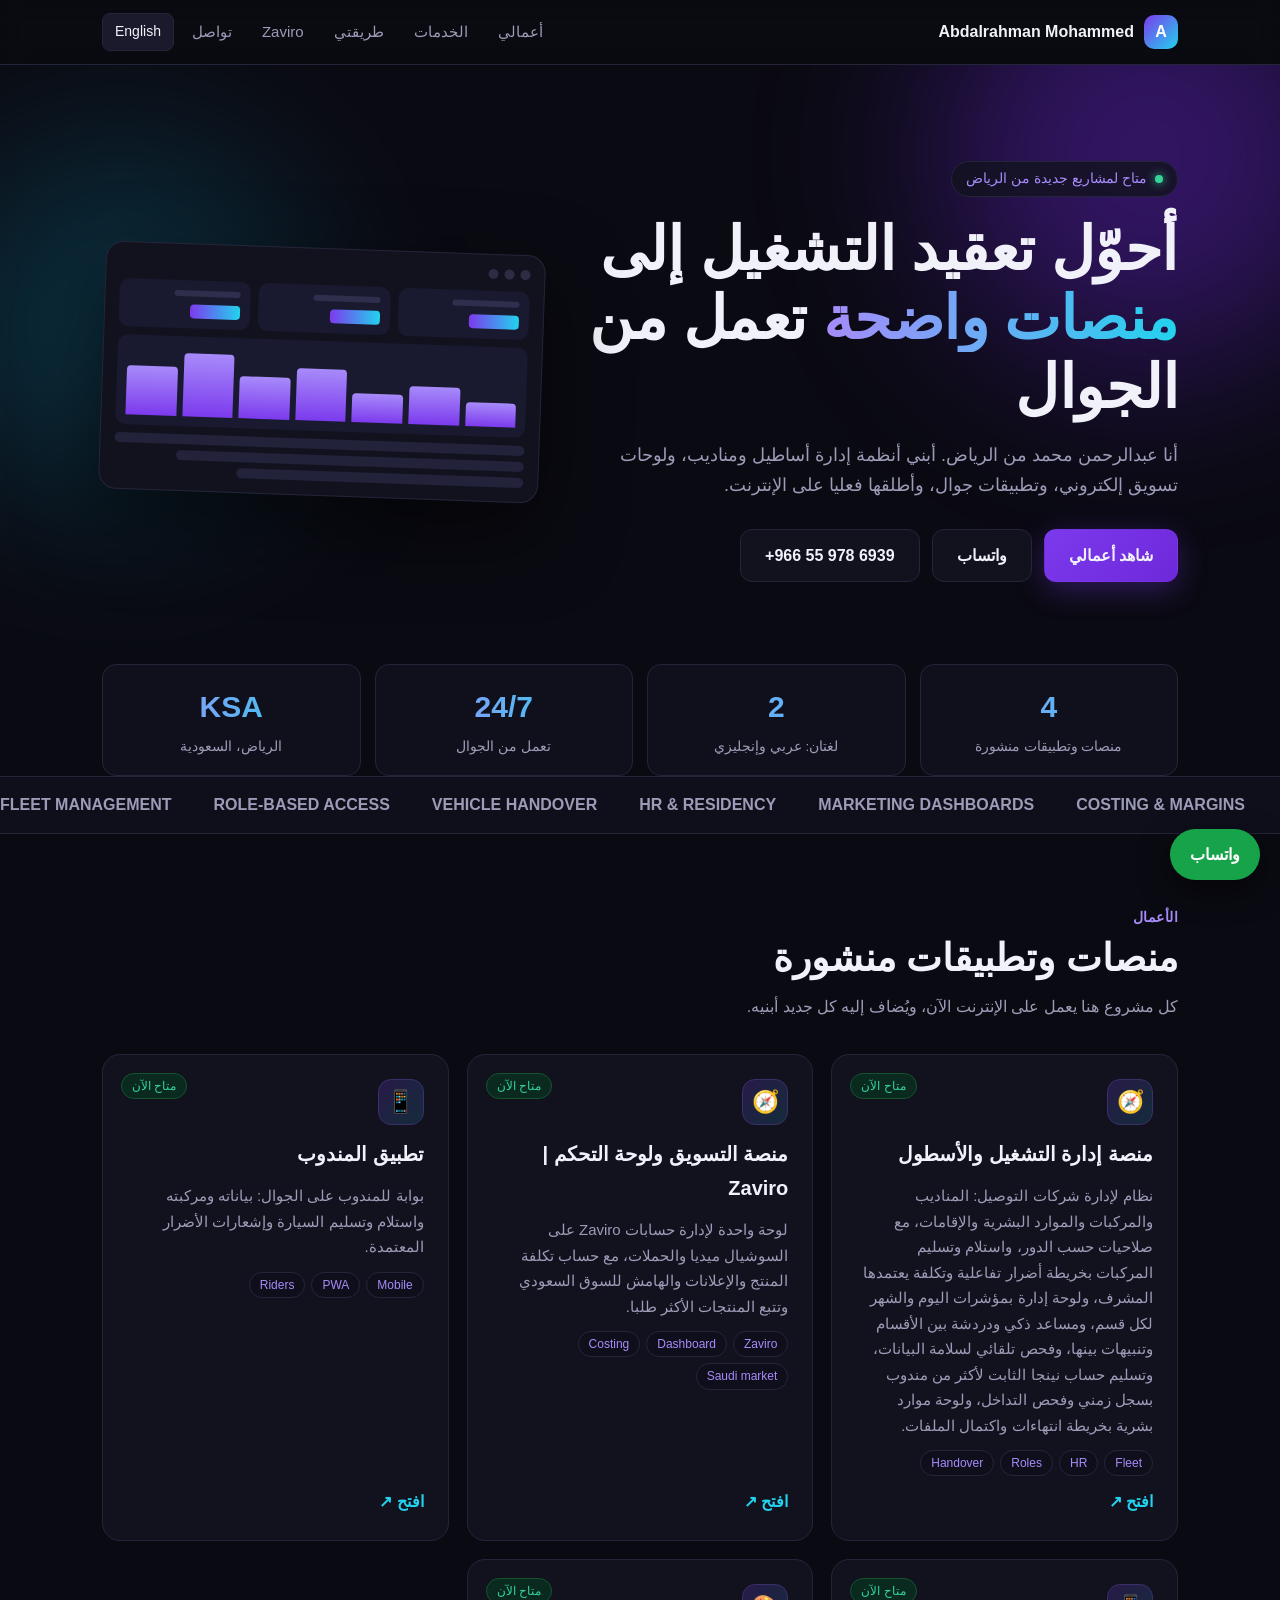
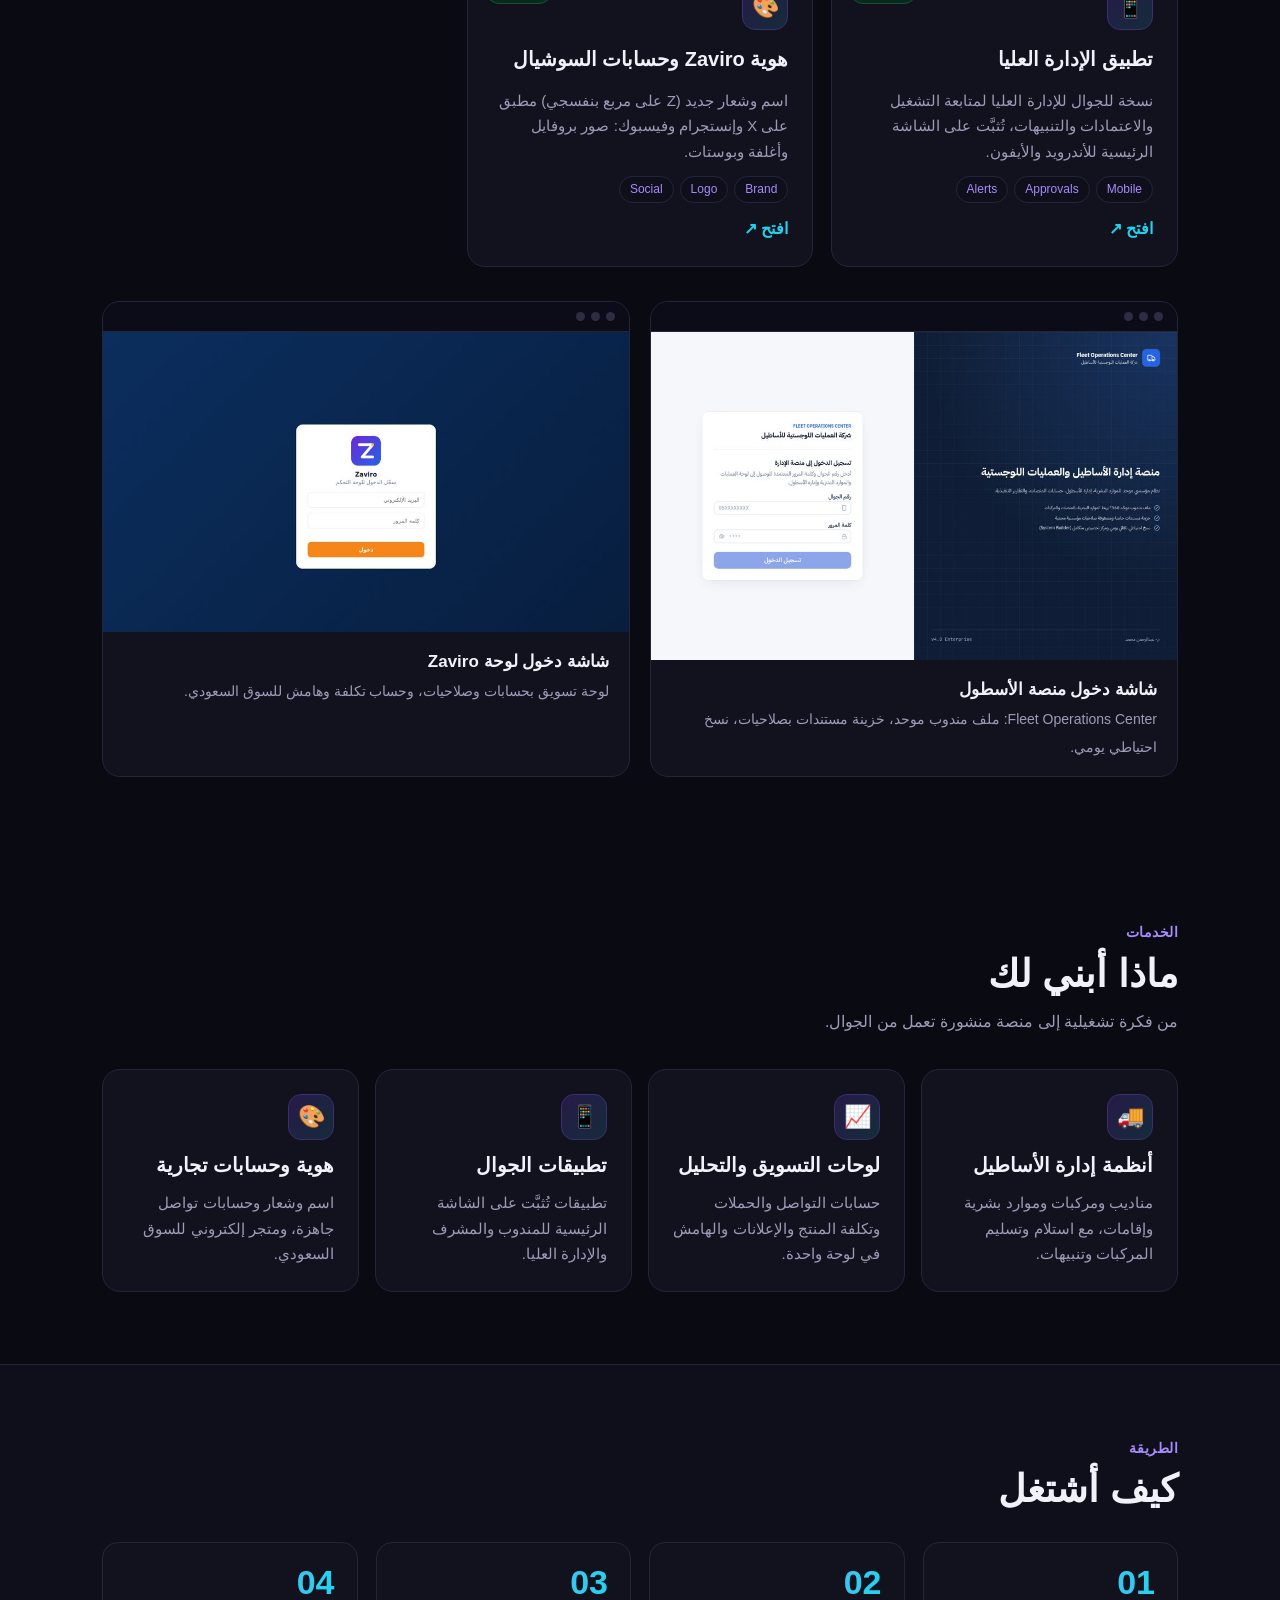
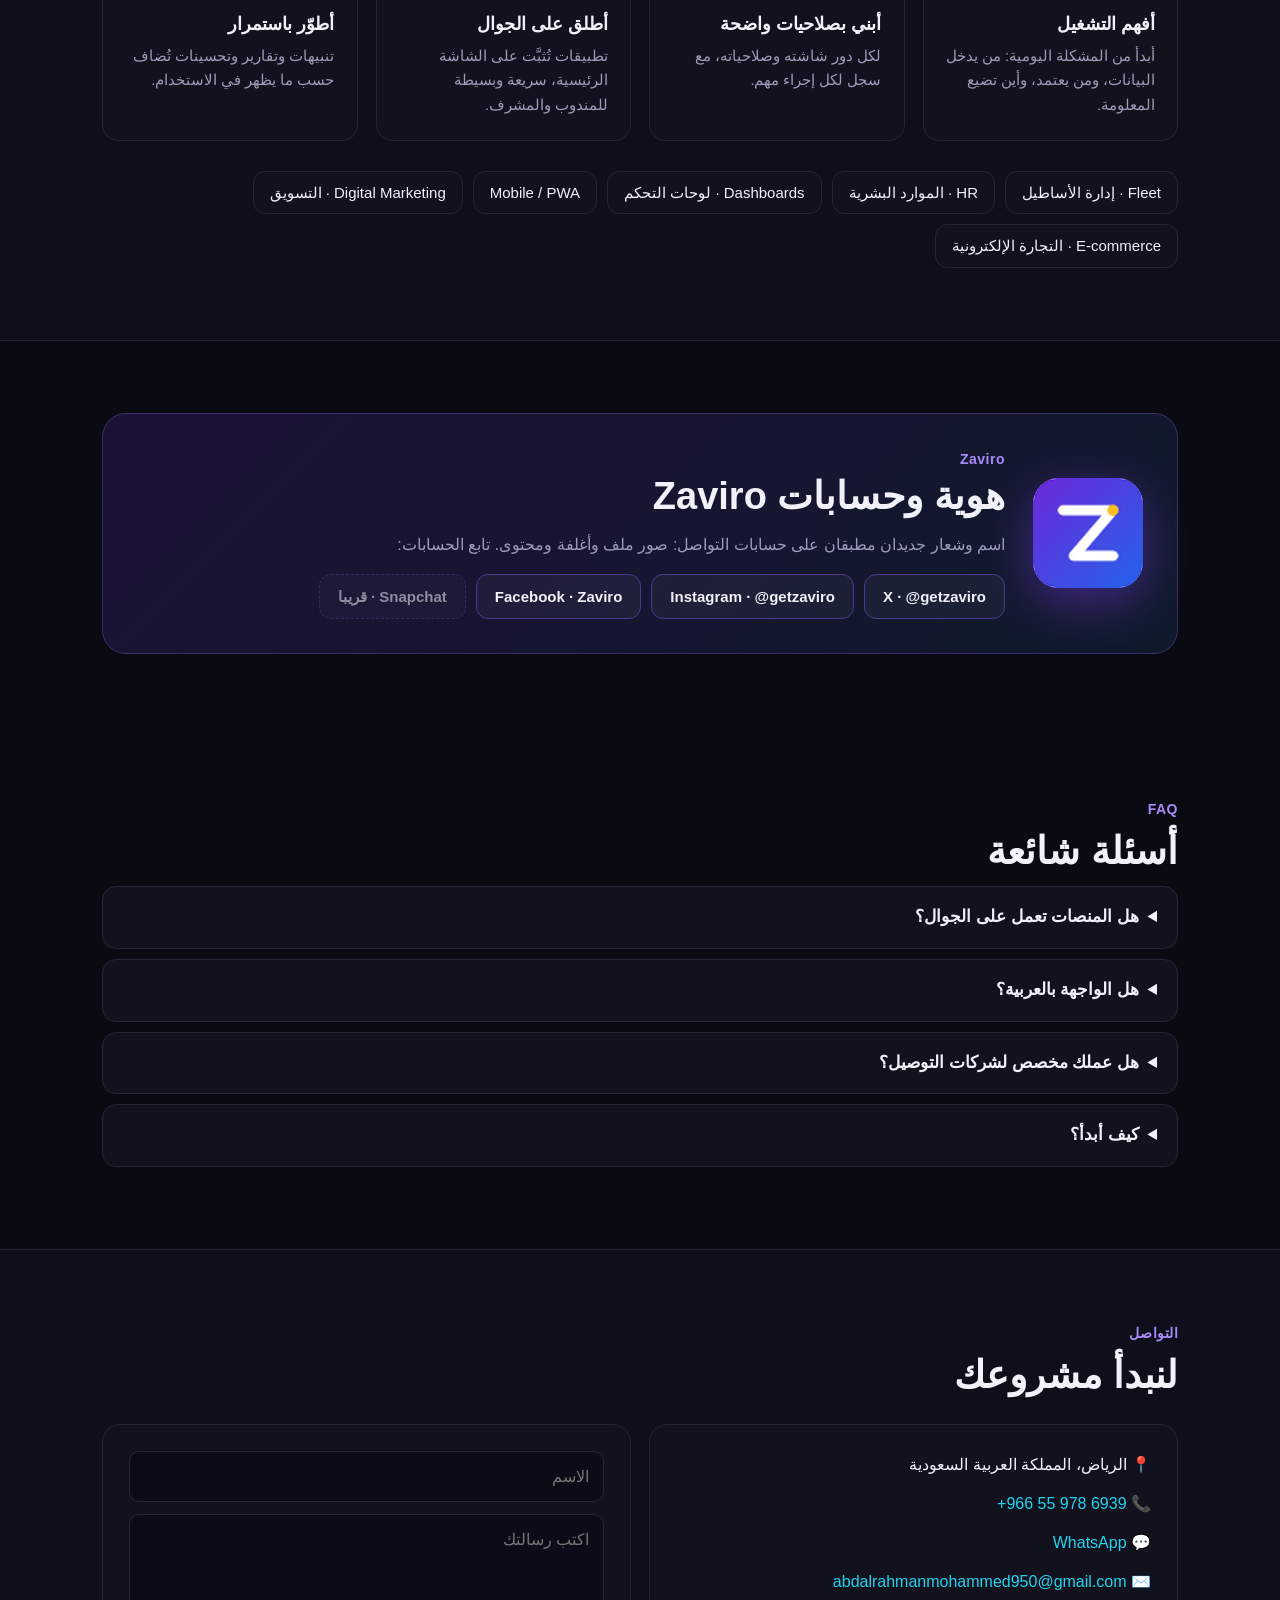
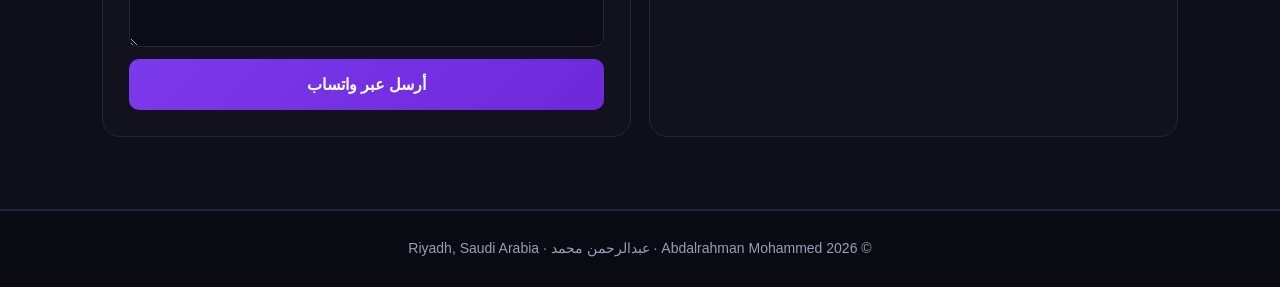
==== commit 305bb4ec: "Update print statement from 'Hello' to 'Goodbye'" ====
--- a/index.html
+++ b/index.html
@@ -22,6 +22,7 @@
 <script type="application/ld+json">
 {"@context":"https://schema.org","@type":"Person","name":"Abdalrahman Mohammed","alternateName":"عبدالرحمن محمد","telephone":"+966559786939","email":"abdalrahmanmohammed950@gmail.com","url":"https://abdalrahman-mohammed.netlify.app/","jobTitle":"Fleet systems & digital marketing builder","address":{"@type":"PostalAddress","addressLocality":"Riyadh","addressCountry":"SA"},"sameAs":["https://x.com/getzaviro","https://www.instagram.com/getzaviro/","https://www.facebook.com/profile.php?id=61596662503463"],"knowsAbout":["Fleet management","Delivery operations","Digital marketing","Web apps","Mobile apps"]}
 </script>
+<script type="application/ld+json">{"@context": "https://schema.org", "@type": "FAQPage", "mainEntity": [{"@type": "Question", "name": "هل المنصات تعمل على الجوال؟", "acceptedAnswer": {"@type": "Answer", "text": "نعم، كل المنصات تعمل من المتصفح وتتكيف مع الجوال، والتطبيقات تُثبَّت على الشاشة الرئيسية في الأندرويد والآيفون."}}, {"@type": "Question", "name": "هل الواجهة بالعربية؟", "acceptedAnswer": {"@type": "Answer", "text": "نعم، الواجهات عربية بالكامل من اليمين لليسار، وهذا الموقع يدعم الإنجليزية أيضا."}}, {"@type": "Question", "name": "هل عملك مخصص لشركات التوصيل؟", "acceptedAnswer": {"@type": "Answer", "text": "بدأت بشركات التوصيل والمناديب لأنها مجال خبرتي في التشغيل، وأبني أيضا لوحات تسويق وهويات تجارية."}}, {"@type": "Question", "name": "كيف أبدأ؟", "acceptedAnswer": {"@type": "Answer", "text": "راسلني على واتساب بوصف مشكلتك اليومية في التشغيل، وأرد عليك بخطوات واضحة."}}]}</script>
 <style>
 :root{--bg:#0a0a12;--bg2:#0f0f1c;--card:#12121f;--line:#25253a;--txt:#f1f1fa;--mut:#9c9cb8;--v:#7c3aed;--v2:#a78bfa;--c:#22d3ee;--g:#34d399}
 *{box-sizing:border-box}html{scroll-behavior:smooth}
@@ -94,12 +95,30 @@
 footer{border-top:1px solid var(--line);padding:26px 0;color:var(--mut);font-size:14px;text-align:center}
 .rv{opacity:0;transform:translateY(18px);transition:.6s}.rv.on{opacity:1;transform:none}
 @media(max-width:820px){.hero .wrap,.contact,.zav{grid-template-columns:1fr}.mock{display:none}nav a.l{display:none}.hero{padding-top:56px}.zlogo{width:84px;height:84px;font-size:48px}}
+
+.shots{display:grid;grid-template-columns:1fr 1fr;gap:20px}
+.shot{background:var(--card);border:1px solid var(--line);border-radius:18px;overflow:hidden;transition:.25s}
+.shot:hover{transform:translateY(-4px);border-color:#4c3a8f}
+.shot .tb{display:flex;gap:6px;padding:10px 14px;background:#0c0c18;border-bottom:1px solid var(--line)}.shot .tb i{width:9px;height:9px;border-radius:50%;background:#2c2c44}
+.shot img{display:block;width:100%;height:auto}.shot .cap{padding:16px 20px}.shot .cap b{display:block;font-size:17px}.shot .cap span{color:var(--mut);font-size:14px}
+.svc{display:grid;grid-template-columns:repeat(auto-fit,minmax(240px,1fr));gap:16px}
+.svc .card{gap:8px}
+.stats{display:grid;grid-template-columns:repeat(auto-fit,minmax(150px,1fr));gap:14px;margin-top:40px}
+.stats div{border:1px solid var(--line);border-radius:14px;padding:16px;background:#12121fcc;text-align:center}.stats b{display:block;font-size:30px;background:linear-gradient(90deg,var(--v2),var(--c));-webkit-background-clip:text;background-clip:text;color:transparent}.stats span{color:var(--mut);font-size:13.5px}
+details{background:var(--card);border:1px solid var(--line);border-radius:14px;padding:16px 20px;margin-bottom:10px}
+summary{cursor:pointer;font-weight:600;font-size:17px}details p{color:var(--mut);margin:10px 0 0}
+.wa{position:fixed;bottom:20px;inset-inline-start:20px;z-index:30;background:#16a34a;color:#fff;border-radius:99px;padding:12px 20px;font-weight:700;box-shadow:0 10px 30px #0008}
+.zlogo img{width:100%;height:100%;border-radius:26px;display:block}
+.marq{overflow:hidden;border-block:1px solid var(--line);background:var(--bg2);padding:14px 0;direction:ltr}
+.marq div{display:flex;gap:42px;width:max-content;animation:mq 28s linear infinite;color:var(--mut);font-weight:600;white-space:nowrap}
+@keyframes mq{to{transform:translateX(-50%)}}
+@media(max-width:820px){.shots{grid-template-columns:1fr}}
 </style>
 </head>
 <body>
 <header><div class="wrap">
 <a class="brand" href="#top"><span class="mark">A</span><span>Abdalrahman Mohammed</span></a>
-<nav><a class="l" href="#work" data-i="nav_work"></a><a class="l" href="#how" data-i="nav_how"></a><a class="l" href="#brand" data-i="nav_brand"></a><a class="l" href="#contact" data-i="nav_contact"></a><button class="lang" id="lang">English</button></nav>
+<nav><a class="l" href="#work" data-i="nav_work"></a><a class="l" href="#services" data-i="nav_svc"></a><a class="l" href="#how" data-i="nav_how"></a><a class="l" href="#brand" data-i="nav_brand"></a><a class="l" href="#contact" data-i="nav_contact"></a><button class="lang" id="lang">English</button></nav>
 </div></header>
 
 <main id="top">
@@ -116,12 +135,26 @@
 <div class="chart"><i style="height:35%"></i><i style="height:55%"></i><i style="height:42%"></i><i style="height:75%"></i><i style="height:60%"></i><i style="height:90%"></i><i style="height:70%"></i></div>
 <div class="tbl"><b></b><b style="width:85%"></b><b style="width:70%"></b></div></div>
 </div></div>
-
+<div style="position:relative;margin-top:-30px"><div class="wrap" style="position:relative;padding-bottom:0"><div class="stats">
+<div><b>4</b><span data-i="st1"></span></div><div><b>2</b><span data-i="st2"></span></div><div><b>24/7</b><span data-i="st3"></span></div><div><b>KSA</b><span data-i="st4"></span></div></div></div></div>
+<div class="marq"><div><span>FLEET MANAGEMENT</span><span>ROLE-BASED ACCESS</span><span>VEHICLE HANDOVER</span><span>HR & RESIDENCY</span><span>MARKETING DASHBOARDS</span><span>COSTING & MARGINS</span><span>MOBILE PWA</span><span>BRAND IDENTITY</span><span>RIYADH · KSA</span><span>FLEET MANAGEMENT</span><span>ROLE-BASED ACCESS</span><span>VEHICLE HANDOVER</span><span>HR & RESIDENCY</span><span>MARKETING DASHBOARDS</span><span>COSTING & MARGINS</span><span>MOBILE PWA</span><span>BRAND IDENTITY</span><span>RIYADH · KSA</span></div></div>
 <section id="work"><div class="wrap">
 <div class="eyebrow" data-i="work_e"></div><h2 data-i="work"></h2><p class="sub" data-i="work_s"></p>
 <div class="grid" id="projects"></div>
-</div></section>
-
+<div class="shots" style="margin-top:34px">
+<a class="shot rv" href="https://fleet-operations-center.onrender.com" target="_blank" rel="noopener"><div class="tb"><i></i><i></i><i></i></div><img loading="lazy" alt="Fleet Operations Center login" src="[data-uri]"><div class="cap"><b data-i="sh1"></b><span data-i="sh1p"></span></div></a>
+<a class="shot rv" href="https://sahab-souq-social-hub.netlify.app" target="_blank" rel="noopener"><div class="tb"><i></i><i></i><i></i></div><img loading="lazy" alt="Zaviro dashboard login" src="[data-uri]"><div class="cap"><b data-i="sh2"></b><span data-i="sh2p"></span></div></a>
+</div>
+</div></section>
+
+<section id="services"><div class="wrap">
+<div class="eyebrow" data-i="sv_e"></div><h2 data-i="sv"></h2><p class="sub" data-i="sv_s"></p>
+<div class="svc">
+<div class="card rv"><div class="ico">🚚</div><h3 data-i="v1"></h3><p data-i="v1p"></p></div>
+<div class="card rv"><div class="ico">📈</div><h3 data-i="v2"></h3><p data-i="v2p"></p></div>
+<div class="card rv"><div class="ico">📱</div><h3 data-i="v3"></h3><p data-i="v3p"></p></div>
+<div class="card rv"><div class="ico">🎨</div><h3 data-i="v4"></h3><p data-i="v4p"></p></div>
+</div></div></section>
 <section id="how" class="alt"><div class="wrap">
 <div class="eyebrow" data-i="how_e"></div><h2 data-i="how"></h2>
 <div class="steps" style="margin-top:28px">
@@ -135,7 +168,7 @@
 
 <section id="brand"><div class="wrap">
 <div class="zav rv">
-<div class="zlogo">Z</div>
+<div class="zlogo"><img alt="Zaviro logo" src="[data-uri]"></div>
 <div>
 <div class="eyebrow">Zaviro</div>
 <h2 style="margin-top:2px" data-i="zh"></h2>
@@ -148,6 +181,12 @@
 </div></div></div>
 </div></section>
 
+<section id="faq"><div class="wrap"><div class="eyebrow">FAQ</div><h2 data-i="fq"></h2>
+<details><summary data-i="q1"></summary><p data-i="a1"></p></details>
+<details><summary data-i="q2"></summary><p data-i="a2"></p></details>
+<details><summary data-i="q3"></summary><p data-i="a3"></p></details>
+<details><summary data-i="q4"></summary><p data-i="a4"></p></details>
+</div></section>
 <section id="contact" class="alt"><div class="wrap">
 <div class="eyebrow" data-i="ct_e"></div><h2 data-i="contact"></h2>
 <div class="contact" style="margin-top:24px">
@@ -164,11 +203,12 @@
 </div>
 </div></section>
 </main>
+<a class="wa" href="https://wa.me/966559786939" target="_blank" rel="noopener" data-i="wa"></a>
 <footer><div class="wrap">© <span id="yr"></span> Abdalrahman Mohammed · عبدالرحمن محمد · Riyadh, Saudi Arabia</div></footer>
 
 <script>
-const I={ar:{nav_work:"أعمالي",nav_how:"طريقتي",nav_brand:"Zaviro",nav_contact:"تواصل",avail:"متاح لمشاريع جديدة من الرياض",h1:"أحوّل تعقيد التشغيل إلى <em>منصات واضحة</em> تعمل من الجوال",sub:"أنا عبدالرحمن محمد من الرياض. أبني أنظمة إدارة أساطيل ومناديب، ولوحات تسويق إلكتروني، وتطبيقات جوال، وأطلقها فعليا على الإنترنت.",cta1:"شاهد أعمالي",cta2:"واتساب",work_e:"الأعمال",work:"منصات وتطبيقات منشورة",work_s:"كل مشروع هنا يعمل على الإنترنت الآن، ويُضاف إليه كل جديد أبنيه.",how_e:"الطريقة",how:"كيف أشتغل",s1:"أفهم التشغيل",s1p:"أبدأ من المشكلة اليومية: من يدخل البيانات، ومن يعتمد، وأين تضيع المعلومة.",s2:"أبني بصلاحيات واضحة",s2p:"لكل دور شاشته وصلاحياته، مع سجل لكل إجراء مهم.",s3:"أطلق على الجوال",s3p:"تطبيقات تُثبَّت على الشاشة الرئيسية، سريعة وبسيطة للمندوب والمشرف.",s4:"أطوّر باستمرار",s4p:"تنبيهات وتقارير وتحسينات تُضاف حسب ما يظهر في الاستخدام.",zh:"هوية وحسابات Zaviro",zp:"اسم وشعار جديدان مطبقان على حسابات التواصل: صور ملف وأغلفة ومحتوى. تابع الحسابات:",snap:"Snapchat · قريبا",ct_e:"التواصل",contact:"لنبدأ مشروعك",loc:"الرياض، المملكة العربية السعودية",send:"أرسل عبر واتساب",ph_n:"الاسم",ph_m:"اكتب رسالتك",open:"افتح",live:"متاح الآن",soon:"قريبا"},
-en:{nav_work:"Work",nav_how:"Approach",nav_brand:"Zaviro",nav_contact:"Contact",avail:"Open to new projects, Riyadh",h1:"I turn operational mess into <em>clear platforms</em> that run from a phone",sub:"I'm Abdalrahman Mohammed, based in Riyadh. I build fleet and rider management systems, digital marketing dashboards and mobile apps, and I ship them live.",cta1:"See my work",cta2:"WhatsApp",work_e:"Work",work:"Platforms and apps in production",work_s:"Everything here is live online today, and each new thing I build gets added.",how_e:"Approach",how:"How I work",s1:"Understand operations",s1p:"I start from the daily problem: who enters data, who approves, where information gets lost.",s2:"Build with clear roles",s2p:"Every role gets its own screen and permissions, with a log of important actions.",s3:"Ship to mobile",s3p:"Apps that install on the home screen, fast and simple for riders and supervisors.",s4:"Keep improving",s4p:"Alerts, reports and fixes added as real usage shows what is needed.",zh:"Zaviro brand and accounts",zp:"A new name and logo applied across the social accounts: profile images, covers and content. Follow along:",snap:"Snapchat · coming soon",ct_e:"Contact",contact:"Let's start your project",loc:"Riyadh, Saudi Arabia",send:"Send via WhatsApp",ph_n:"Your name",ph_m:"Your message",open:"Open",live:"Live",soon:"Coming soon"}};
+const I={ar:{nav_work:"أعمالي",nav_how:"طريقتي",nav_brand:"Zaviro",nav_contact:"تواصل",avail:"متاح لمشاريع جديدة من الرياض",h1:"أحوّل تعقيد التشغيل إلى <em>منصات واضحة</em> تعمل من الجوال",sub:"أنا عبدالرحمن محمد من الرياض. أبني أنظمة إدارة أساطيل ومناديب، ولوحات تسويق إلكتروني، وتطبيقات جوال، وأطلقها فعليا على الإنترنت.",cta1:"شاهد أعمالي",cta2:"واتساب",work_e:"الأعمال",work:"منصات وتطبيقات منشورة",work_s:"كل مشروع هنا يعمل على الإنترنت الآن، ويُضاف إليه كل جديد أبنيه.",how_e:"الطريقة",how:"كيف أشتغل",s1:"أفهم التشغيل",s1p:"أبدأ من المشكلة اليومية: من يدخل البيانات، ومن يعتمد، وأين تضيع المعلومة.",s2:"أبني بصلاحيات واضحة",s2p:"لكل دور شاشته وصلاحياته، مع سجل لكل إجراء مهم.",s3:"أطلق على الجوال",s3p:"تطبيقات تُثبَّت على الشاشة الرئيسية، سريعة وبسيطة للمندوب والمشرف.",s4:"أطوّر باستمرار",s4p:"تنبيهات وتقارير وتحسينات تُضاف حسب ما يظهر في الاستخدام.",zh:"هوية وحسابات Zaviro",zp:"اسم وشعار جديدان مطبقان على حسابات التواصل: صور ملف وأغلفة ومحتوى. تابع الحسابات:",snap:"Snapchat · قريبا",ct_e:"التواصل",contact:"لنبدأ مشروعك",loc:"الرياض، المملكة العربية السعودية",send:"أرسل عبر واتساب",ph_n:"الاسم",ph_m:"اكتب رسالتك",nav_svc:"الخدمات",st1:"منصات وتطبيقات منشورة",st2:"لغتان: عربي وإنجليزي",st3:"تعمل من الجوال",st4:"الرياض، السعودية",sh1:"شاشة دخول منصة الأسطول",sh1p:"Fleet Operations Center: ملف مندوب موحد، خزينة مستندات بصلاحيات، نسخ احتياطي يومي.",sh2:"شاشة دخول لوحة Zaviro",sh2p:"لوحة تسويق بحسابات وصلاحيات، وحساب تكلفة وهامش للسوق السعودي.",sv_e:"الخدمات",sv:"ماذا أبني لك",sv_s:"من فكرة تشغيلية إلى منصة منشورة تعمل من الجوال.",v1:"أنظمة إدارة الأساطيل",v1p:"مناديب ومركبات وموارد بشرية وإقامات، مع استلام وتسليم المركبات وتنبيهات.",v2:"لوحات التسويق والتحليل",v2p:"حسابات التواصل والحملات وتكلفة المنتج والإعلانات والهامش في لوحة واحدة.",v3:"تطبيقات الجوال",v3p:"تطبيقات تُثبَّت على الشاشة الرئيسية للمندوب والمشرف والإدارة العليا.",v4:"هوية وحسابات تجارية",v4p:"اسم وشعار وحسابات تواصل جاهزة، ومتجر إلكتروني للسوق السعودي.",fq:"أسئلة شائعة",q1:"هل المنصات تعمل على الجوال؟",a1:"نعم، كل المنصات تعمل من المتصفح وتتكيف مع الجوال، والتطبيقات تُثبَّت على الشاشة الرئيسية في الأندرويد والآيفون.",q2:"هل الواجهة بالعربية؟",a2:"نعم، الواجهات عربية بالكامل من اليمين لليسار، وهذا الموقع يدعم الإنجليزية أيضا.",q3:"هل عملك مخصص لشركات التوصيل؟",a3:"بدأت بشركات التوصيل والمناديب لأنها مجال خبرتي في التشغيل، وأبني أيضا لوحات تسويق وهويات تجارية.",q4:"كيف أبدأ؟",a4:"راسلني على واتساب بوصف مشكلتك اليومية في التشغيل، وأرد عليك بخطوات واضحة.",wa:"واتساب",open:"افتح",live:"متاح الآن",soon:"قريبا"},
+en:{nav_work:"Work",nav_how:"Approach",nav_brand:"Zaviro",nav_contact:"Contact",avail:"Open to new projects, Riyadh",h1:"I turn operational mess into <em>clear platforms</em> that run from a phone",sub:"I'm Abdalrahman Mohammed, based in Riyadh. I build fleet and rider management systems, digital marketing dashboards and mobile apps, and I ship them live.",cta1:"See my work",cta2:"WhatsApp",work_e:"Work",work:"Platforms and apps in production",work_s:"Everything here is live online today, and each new thing I build gets added.",how_e:"Approach",how:"How I work",s1:"Understand operations",s1p:"I start from the daily problem: who enters data, who approves, where information gets lost.",s2:"Build with clear roles",s2p:"Every role gets its own screen and permissions, with a log of important actions.",s3:"Ship to mobile",s3p:"Apps that install on the home screen, fast and simple for riders and supervisors.",s4:"Keep improving",s4p:"Alerts, reports and fixes added as real usage shows what is needed.",zh:"Zaviro brand and accounts",zp:"A new name and logo applied across the social accounts: profile images, covers and content. Follow along:",snap:"Snapchat · coming soon",ct_e:"Contact",contact:"Let's start your project",loc:"Riyadh, Saudi Arabia",send:"Send via WhatsApp",ph_n:"Your name",ph_m:"Your message",nav_svc:"Services",st1:"Platforms and apps live",st2:"Arabic and English",st3:"Runs from a phone",st4:"Based in Riyadh",sh1:"Fleet platform login",sh1p:"Fleet Operations Center: unified rider profile, permissioned document vault, daily automatic backup.",sh2:"Zaviro dashboard login",sh2p:"A marketing dashboard with accounts and roles, plus cost and margin calculation for the Saudi market.",sv_e:"Services",sv:"What I build for you",sv_s:"From an operations idea to a live platform that runs from a phone.",v1:"Fleet management systems",v1p:"Riders, vehicles, HR and residency tracking, vehicle handover and alerts.",v2:"Marketing and analytics dashboards",v2p:"Social accounts, campaigns, product and ad cost and margin in one dashboard.",v3:"Mobile apps",v3p:"Apps that install on the home screen for riders, supervisors and top management.",v4:"Brand identity and business accounts",v4p:"A name, logo and ready social accounts, plus an online store for the Saudi market.",fq:"FAQ",q1:"Do the platforms work on mobile?",a1:"Yes. Everything runs in the browser and adapts to phones, and the apps install on the home screen on Android and iPhone.",q2:"Are the interfaces in Arabic?",a2:"Yes, fully Arabic and right-to-left. This site also supports English.",q3:"Is your work only for delivery companies?",a3:"I started with delivery fleets and riders because operations is where my experience is. I also build marketing dashboards and brand identities.",q4:"How do I start?",a4:"Message me on WhatsApp describing your daily operations problem and I'll reply with clear next steps.",wa:"WhatsApp",open:"Open",live:"Live",soon:"Coming soon"}};
 const ICON={platform:"🧭",app:"📱",brand:"🎨",video:"🎬",site:"🌐"};
 let L=new URLSearchParams(location.search).get("lang")==="en"?"en":"ar",P=[];
 const esc=s=>String(s).replace(/[&<>"]/g,c=>({"&":"&amp;","<":"&lt;",">":"&gt;",'"':"&quot;"}[c]));
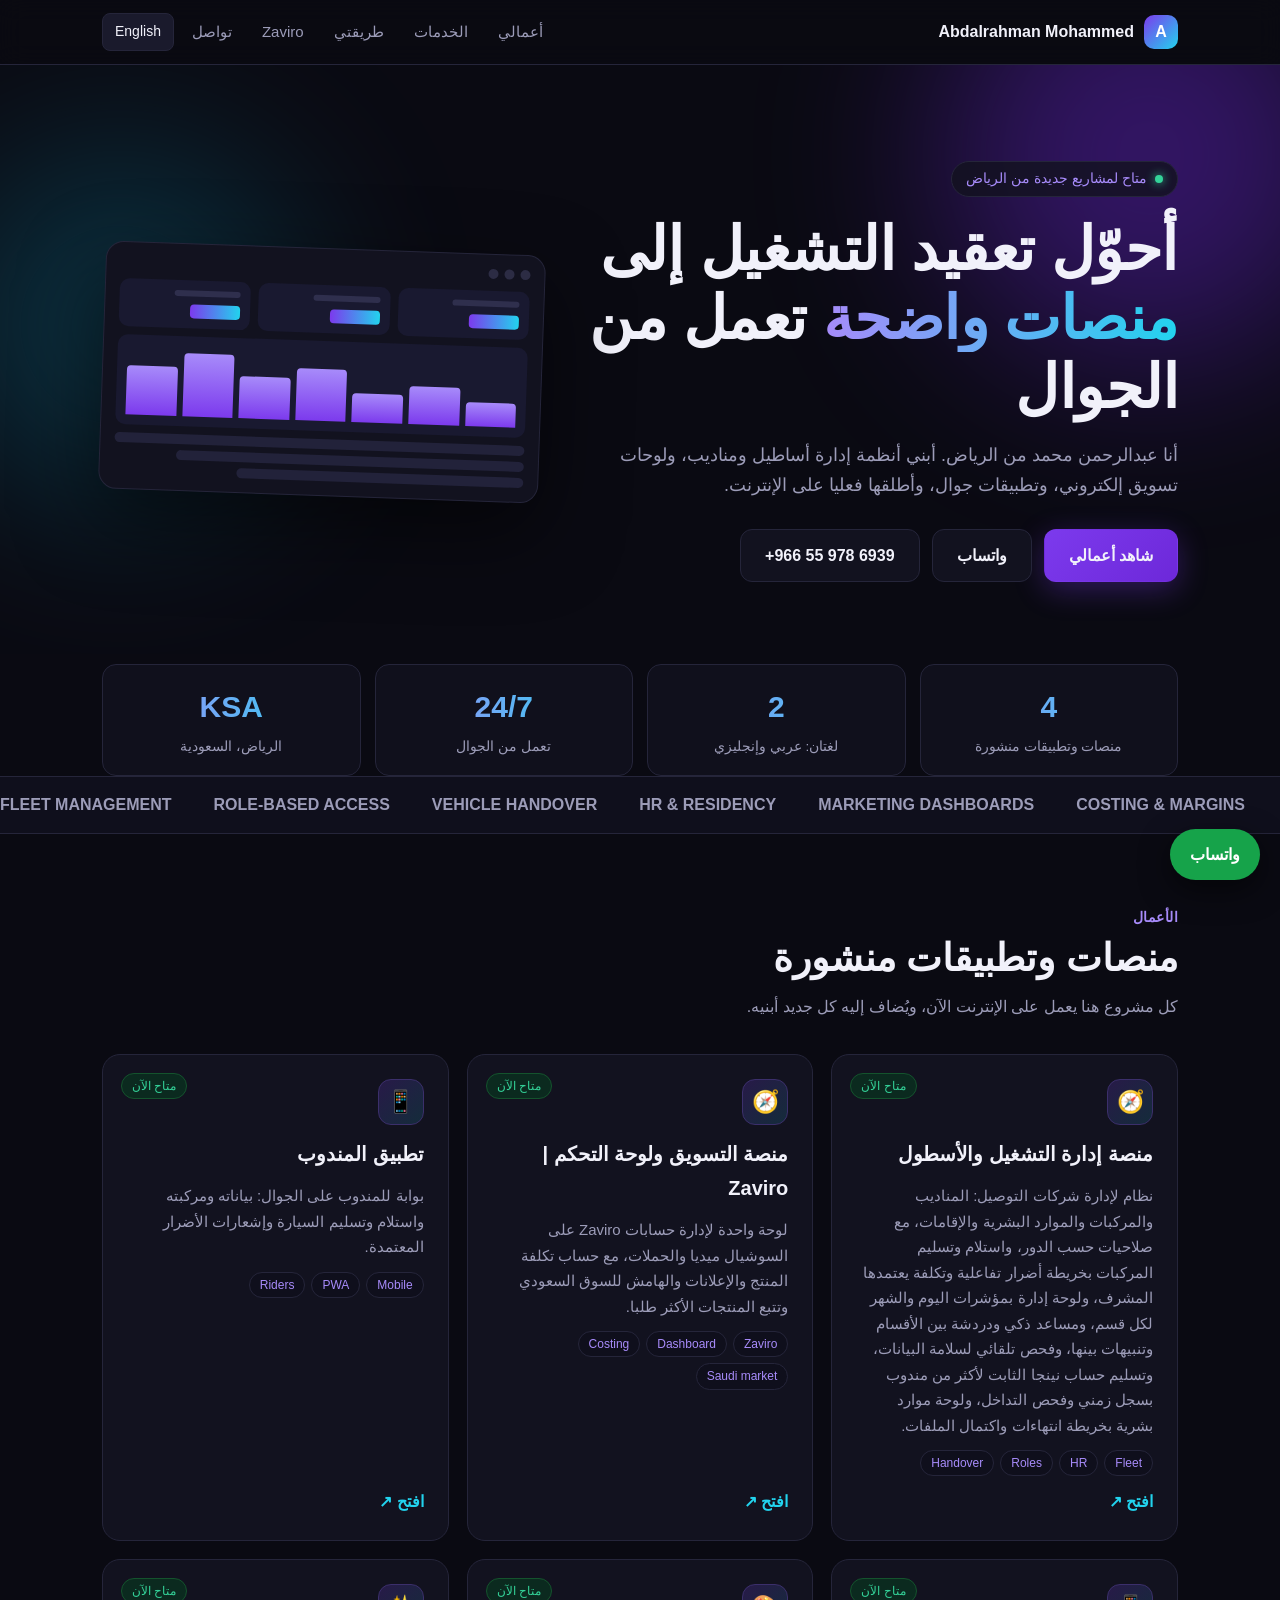
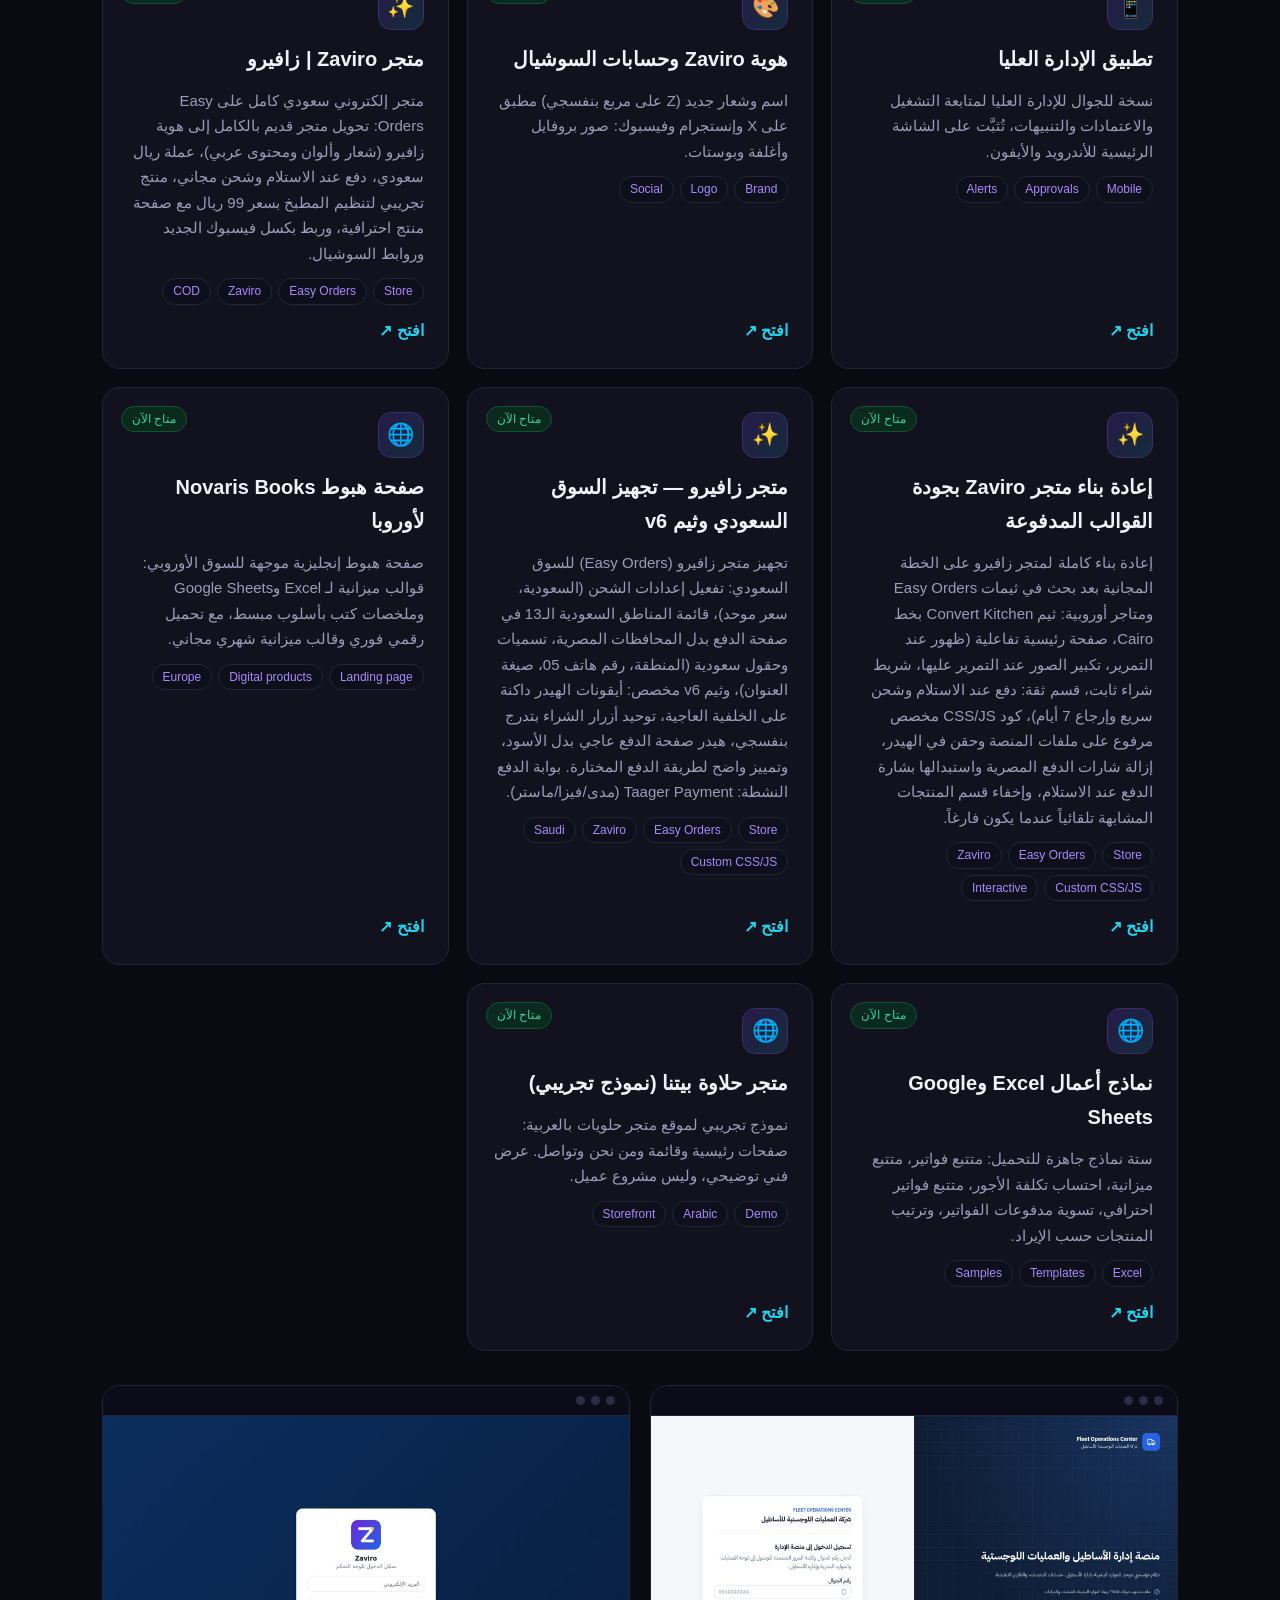
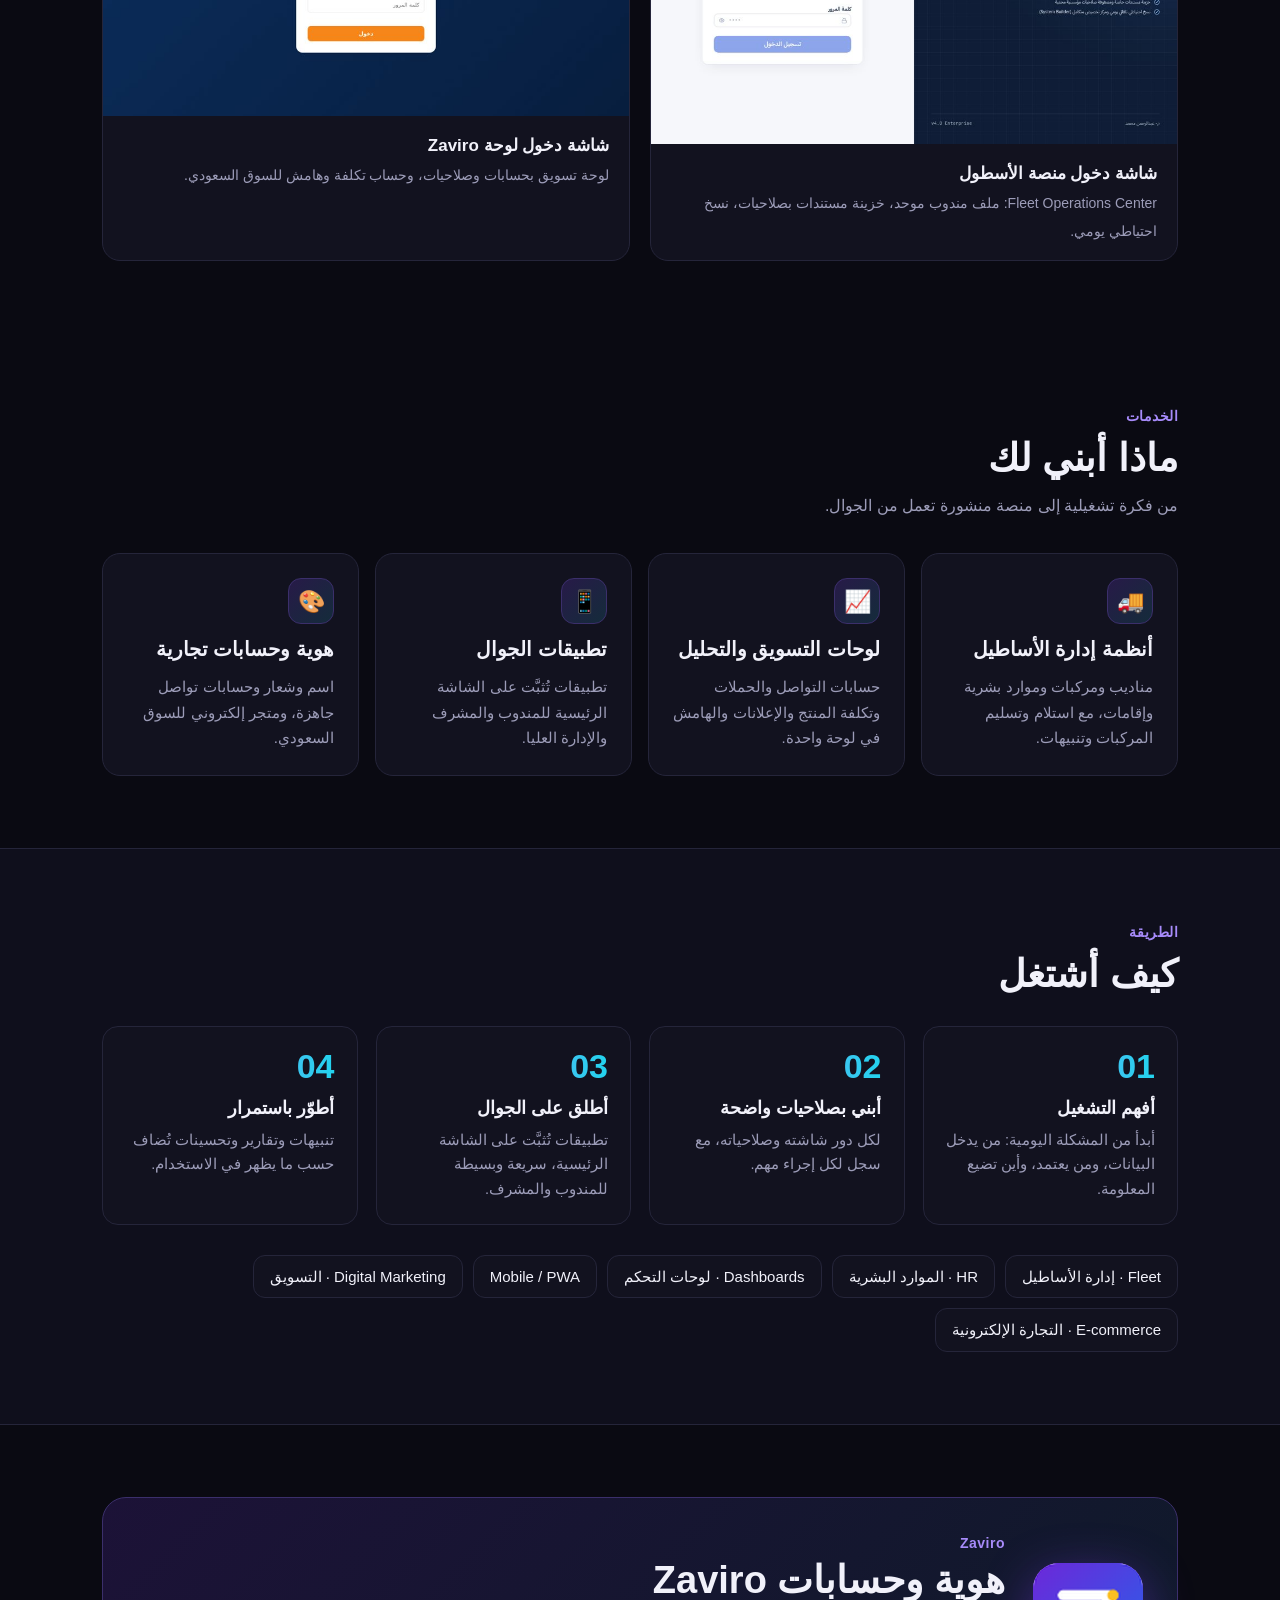
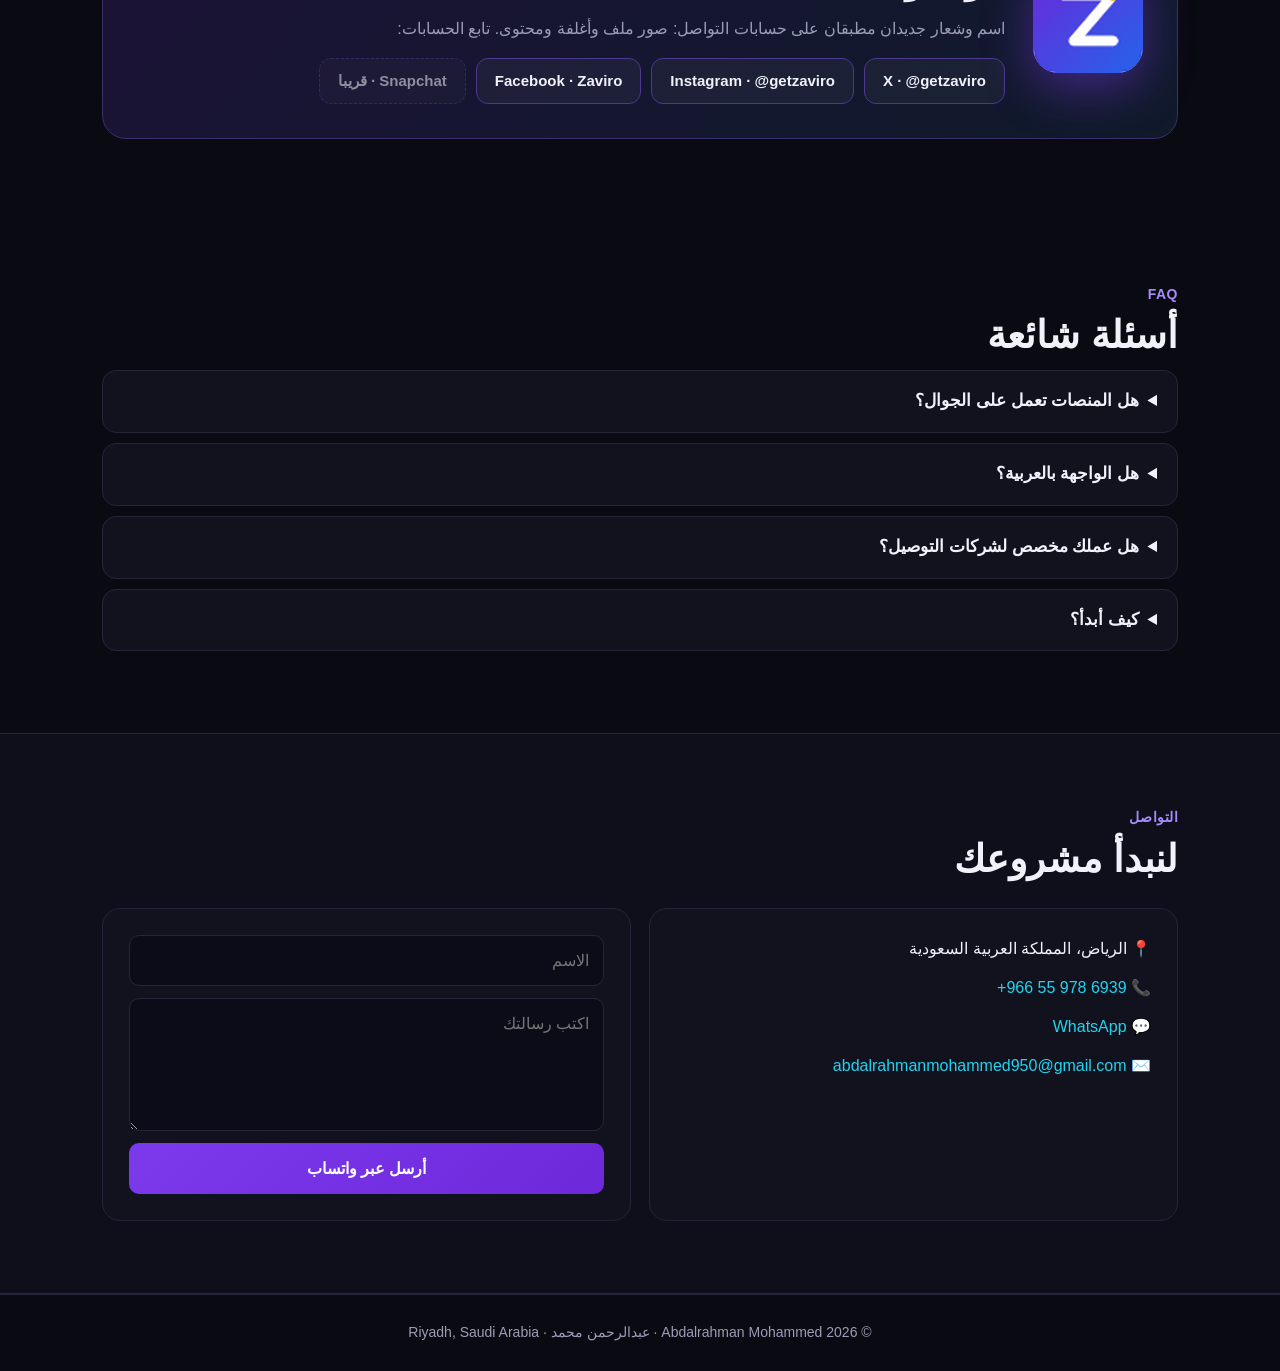
==== commit 40806ec0: "Add GA4 tag to portfolio index and links page" ====
--- a/index.html
+++ b/index.html
@@ -114,6 +114,8 @@
 @keyframes mq{to{transform:translateX(-50%)}}
 @media(max-width:820px){.shots{grid-template-columns:1fr}}
 </style>
+<script async src="https://www.googletagmanager.com/gtag/js?id=G-PE51JVJ7R6"></script>
+<script>window.dataLayer=window.dataLayer||[];function gtag(){dataLayer.push(arguments)}gtag('js',new Date());gtag('config','G-PE51JVJ7R6');</script>
 </head>
 <body>
 <header><div class="wrap">
